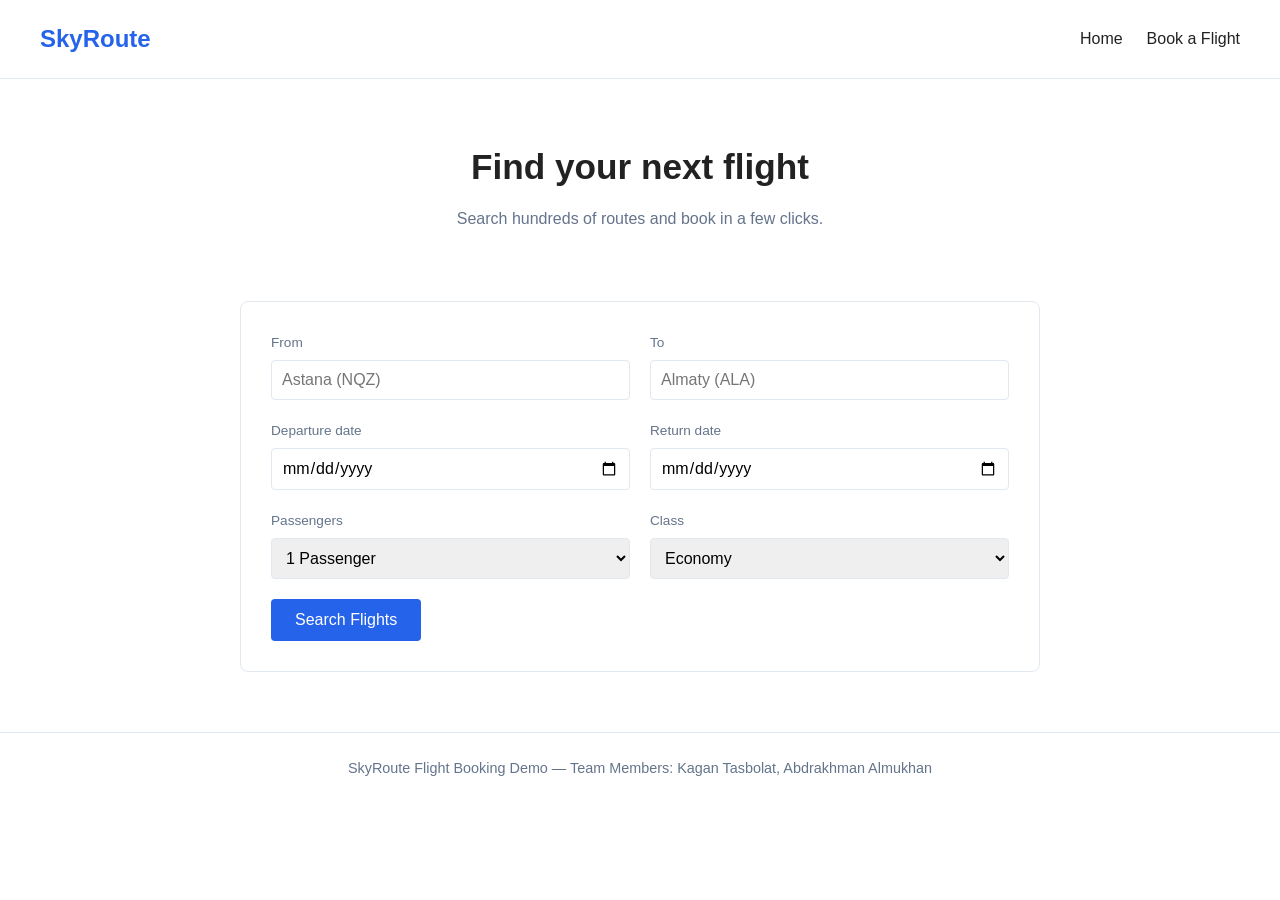
==== index.html @ 126e21b9 "Add files via upload" ====
<!DOCTYPE html>
<html lang="en">
<head>
  <meta charset="UTF-8">
  <!-- Makes the page look correct on phones/tablets, not just desktop -->
  <meta name="viewport" content="width=device-width, initial-scale=1.0">
  <title>SkyRoute | Flight Booking</title>

  <!-- Single external stylesheet shared by both pages -->
  <link rel="stylesheet" href="styles.css">
</head>
<body>

  <!-- ===================== HEADER ===================== -->
  <!-- Same header structure is reused on booking.html so the site feels consistent -->
  <header class="site-header">
    <div class="logo">SkyRoute</div>

    <nav class="main-nav">
      <ul>
        <li><a href="index.html">Home</a></li>
        <li><a href="booking.html">Book a Flight</a></li>
      </ul>
    </nav>
  </header>

  <!-- ===================== MAIN CONTENT ===================== -->
  <main>

    <!-- ---------- Hero / intro text ---------- -->
    <section class="hero">
      <h1>Find your next flight</h1>
      <p>Search hundreds of routes and book in a few clicks.</p>
    </section>

    <!-- ---------- Flight search form ---------- -->
    <!-- This is a demo form only: it does not connect to a real server.
         It exists to show HTML form elements (input, select) and
         basic CSS layout with flexbox rows. -->
    <form class="search-form" action="booking.html" method="get">

      <!-- Row 1: From / To -->
      <div class="form-row">
        <div class="form-group">
          <label for="origin">From</label>
          <input type="text" id="origin" name="origin" placeholder="Astana (NQZ)" required>
        </div>

        <div class="form-group">
          <label for="destination">To</label>
          <input type="text" id="destination" name="destination" placeholder="Almaty (ALA)" required>
        </div>
      </div>

      <!-- Row 2: Dates -->
      <div class="form-row">
        <div class="form-group">
          <label for="depart">Departure date</label>
          <input type="date" id="depart" name="depart" required>
        </div>

        <div class="form-group">
          <label for="return">Return date</label>
          <input type="date" id="return" name="return">
        </div>
      </div>

      <!-- Row 3: Passengers / Class -->
      <div class="form-row">
        <div class="form-group">
          <label for="passengers">Passengers</label>
          <select id="passengers" name="passengers">
            <option value="1">1 Passenger</option>
            <option value="2">2 Passengers</option>
            <option value="3">3 Passengers</option>
            <option value="4">4 Passengers</option>
          </select>
        </div>

        <div class="form-group">
          <label for="class">Class</label>
          <select id="class" name="class">
            <option value="economy">Economy</option>
            <option value="business">Business</option>
          </select>
        </div>
      </div>

      <!-- Submit sends the user to booking.html to "see results" -->
      <button type="submit" class="btn">Search Flights</button>
    </form>

  </main>

  <!-- ===================== FOOTER ===================== -->
  <!-- Required by the assignment: lists all team members -->
  <footer class="site-footer">
    <p>SkyRoute Flight Booking Demo &mdash; Team Members: Kagan Tasbolat, Abdrakhman Almukhan</p>
  </footer>

</body>
</html>
---- styles.css ----
/* =========================================================
   SkyRoute - Flight Booking Demo
   styles.css
   -----------------------------------------------------------
   This is the ONE external stylesheet used by BOTH html pages
   (index.html and booking.html).

   Design goal: keep it minimal.
   - Background: plain white
   - One accent color (blue) used for links, buttons, headers
   - A little bit of gray for borders/text so it does not look
     completely flat
   ========================================================= */

/* -----------------------------------------------------------
   1. CSS VARIABLES (custom properties)
   -----------------------------------------------------------
   Storing our colors here means we only change them in ONE
   place if we ever want a different accent color.
----------------------------------------------------------- */
:root {
  --color-bg: #ffffff;        /* main background - white */
  --color-text: #222222;      /* main text color - near black */
  --color-accent: #2563eb;    /* accent color - blue */
  --color-accent-dark: #1d4ed8; /* darker blue for hover states */
  --color-border: #e2e8f0;    /* light gray for borders/lines */
  --color-muted: #64748b;     /* muted gray text (subtitles etc.) */
}

/* -----------------------------------------------------------
   2. RESET / BASE STYLES
   -----------------------------------------------------------
   Removes default browser spacing so our own spacing is
   predictable across pages.
----------------------------------------------------------- */
* {
  margin: 0;
  padding: 0;
  box-sizing: border-box; /* padding/border no longer add to width */
}

body {
  font-family: Arial, Helvetica, sans-serif; /* simple, no fancy web fonts */
  background-color: var(--color-bg);
  color: var(--color-text);
  line-height: 1.6;
}

a {
  color: var(--color-accent);
  text-decoration: none;
}

a:hover {
  text-decoration: underline;
}

/* -----------------------------------------------------------
   3. HEADER / NAVIGATION
   -----------------------------------------------------------
   Same header is reused on both pages so the site feels
   connected.
----------------------------------------------------------- */
.site-header {
  display: flex;
  justify-content: space-between;
  align-items: center;
  padding: 20px 40px;
  border-bottom: 1px solid var(--color-border);
}

.logo {
  font-size: 1.5rem;
  font-weight: bold;
  color: var(--color-accent);
}

.main-nav ul {
  display: flex;
  list-style: none; /* remove bullet points */
  gap: 24px;
}

.main-nav a {
  color: var(--color-text);
  font-weight: 500;
}

.main-nav a:hover {
  color: var(--color-accent);
}

/* -----------------------------------------------------------
   4. HERO SECTION (top banner on the home page)
----------------------------------------------------------- */
.hero {
  text-align: center;
  padding: 60px 20px 40px;
}

.hero h1 {
  font-size: 2.2rem;
  margin-bottom: 10px;
}

.hero p {
  color: var(--color-muted);
  margin-bottom: 30px;
}

/* -----------------------------------------------------------
   5. SEARCH FORM (flight search box on the home page)
----------------------------------------------------------- */
.search-form {
  max-width: 800px;
  margin: 0 auto 60px;
  padding: 30px;
  border: 1px solid var(--color-border);
  border-radius: 8px;
}

/* Rows arrange fields side by side on wider screens */
.form-row {
  display: flex;
  flex-wrap: wrap;
  gap: 20px;
  margin-bottom: 20px;
}

.form-group {
  flex: 1;
  min-width: 160px;
  display: flex;
  flex-direction: column;
}

.form-group label {
  font-size: 0.85rem;
  margin-bottom: 6px;
  color: var(--color-muted);
}

.form-group input,
.form-group select {
  padding: 10px;
  border: 1px solid var(--color-border);
  border-radius: 4px;
  font-size: 1rem;
  font-family: inherit;
}

.form-group input:focus,
.form-group select:focus {
  outline: none;
  border-color: var(--color-accent); /* accent shows what's focused */
}

/* -----------------------------------------------------------
   6. BUTTONS
   -----------------------------------------------------------
   One reusable button style used across both pages.
----------------------------------------------------------- */
.btn {
  display: inline-block;
  background-color: var(--color-accent);
  color: #ffffff;
  border: none;
  padding: 12px 24px;
  border-radius: 4px;
  font-size: 1rem;
  cursor: pointer;
  text-align: center;
}

.btn:hover {
  background-color: var(--color-accent-dark);
  text-decoration: none;
}

/* -----------------------------------------------------------
   7. FLIGHT CARDS (used on booking.html search results)
----------------------------------------------------------- */
.results {
  max-width: 800px;
  margin: 0 auto 60px;
  padding: 0 20px;
}

.results h2 {
  margin-bottom: 20px;
}

.flight-card {
  display: flex;
  justify-content: space-between;
  align-items: center;
  flex-wrap: wrap;
  gap: 16px;
  border: 1px solid var(--color-border);
  border-radius: 8px;
  padding: 20px;
  margin-bottom: 16px;
}

.flight-info {
  display: flex;
  flex-direction: column;
}

.flight-route {
  font-weight: bold;
  font-size: 1.1rem;
}

.flight-details {
  color: var(--color-muted);
  font-size: 0.9rem;
}

.flight-price {
  font-size: 1.3rem;
  font-weight: bold;
  color: var(--color-accent);
}

/* -----------------------------------------------------------
   8. PASSENGER FORM (booking details on booking.html)
----------------------------------------------------------- */
.passenger-form {
  max-width: 800px;
  margin: 0 auto 60px;
  padding: 30px;
  border: 1px solid var(--color-border);
  border-radius: 8px;
}

.passenger-form h2 {
  margin-bottom: 20px;
}

/* -----------------------------------------------------------
   9. FOOTER
   -----------------------------------------------------------
   Required by the assignment: must list all team members.
   Reused on both pages.
----------------------------------------------------------- */
.site-footer {
  text-align: center;
  padding: 24px 20px;
  border-top: 1px solid var(--color-border);
  color: var(--color-muted);
  font-size: 0.9rem;
}

/* -----------------------------------------------------------
   10. SIMPLE RESPONSIVE ADJUSTMENT
   -----------------------------------------------------------
   Stack the header and form rows on small screens.
----------------------------------------------------------- */
@media (max-width: 600px) {
  .site-header {
    flex-direction: column;
    gap: 12px;
    text-align: center;
  }

  .form-row {
    flex-direction: column;
  }

  .flight-card {
    flex-direction: column;
    align-items: flex-start;
  }
}
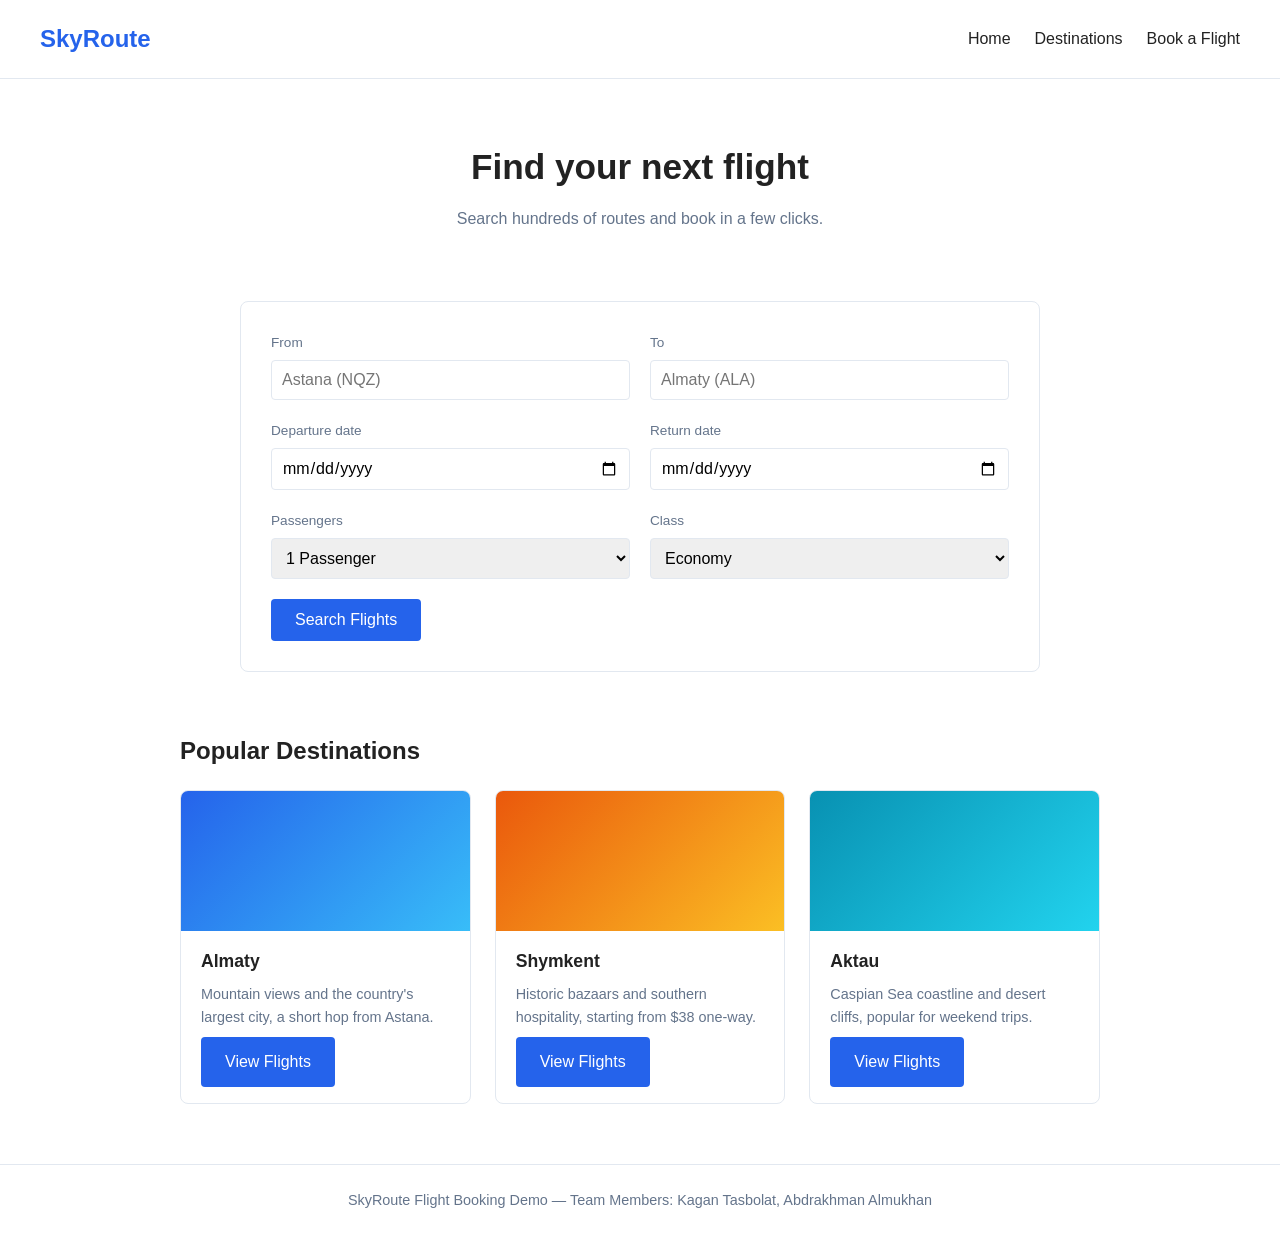
==== commit f3e42e4b: "Add files via upload" ====
--- a/index.html
+++ b/index.html
@@ -19,6 +19,7 @@
     <nav class="main-nav">
       <ul>
         <li><a href="index.html">Home</a></li>
+        <li><a href="destinations.html">Destinations</a></li>
         <li><a href="booking.html">Book a Flight</a></li>
       </ul>
     </nav>
@@ -90,6 +91,45 @@
       <button type="submit" class="btn">Search Flights</button>
     </form>
 
+    <!-- ---------- Popular Destinations (Flexbox card row - Task 2) ---------- -->
+    <!-- Each card has an image, title, short text, and a button.
+         .card-row is a flex container so the cards sit in a row with
+         equal height and a consistent gap. -->
+    <section class="destinations-preview">
+      <h2>Popular Destinations</h2>
+
+      <div class="card-row">
+
+        <article class="dest-card">
+          <div class="dest-card-img dest-img--almaty" aria-hidden="true"></div>
+          <div class="dest-card-body">
+            <h3>Almaty</h3>
+            <p>Mountain views and the country's largest city, a short hop from Astana.</p>
+            <a href="booking.html?destination=Almaty" class="btn">View Flights</a>
+          </div>
+        </article>
+
+        <article class="dest-card">
+          <div class="dest-card-img dest-img--shymkent" aria-hidden="true"></div>
+          <div class="dest-card-body">
+            <h3>Shymkent</h3>
+            <p>Historic bazaars and southern hospitality, starting from $38 one-way.</p>
+            <a href="booking.html?destination=Shymkent" class="btn">View Flights</a>
+          </div>
+        </article>
+
+        <article class="dest-card">
+          <div class="dest-card-img dest-img--aktau" aria-hidden="true"></div>
+          <div class="dest-card-body">
+            <h3>Aktau</h3>
+            <p>Caspian Sea coastline and desert cliffs, popular for weekend trips.</p>
+            <a href="booking.html?destination=Aktau" class="btn">View Flights</a>
+          </div>
+        </article>
+
+      </div>
+    </section>
+
   </main>
 
   <!-- ===================== FOOTER ===================== -->
--- a/styles.css
+++ b/styles.css
@@ -25,6 +25,7 @@
   --color-accent-dark: #1d4ed8; /* darker blue for hover states */
   --color-border: #e2e8f0;    /* light gray for borders/lines */
   --color-muted: #64748b;     /* muted gray text (subtitles etc.) */
+  --color-surface: #f8fafc;   /* light gray surface for sidebar/cards */
 }
 
 /* -----------------------------------------------------------
@@ -239,6 +240,196 @@
 }
 
 /* -----------------------------------------------------------
+   8b. DESTINATION CARDS (Flexbox card row - Task 2, on index.html)
+   -----------------------------------------------------------
+   .card-row is the flex container: cards sit in a row, share
+   the row's height equally (align-items: stretch, the flex
+   default), and keep a consistent gap between them.
+----------------------------------------------------------- */
+.destinations-preview {
+  max-width: 960px;
+  margin: 0 auto 60px;
+  padding: 0 20px;
+}
+
+.destinations-preview h2 {
+  margin-bottom: 20px;
+}
+
+.card-row {
+  display: flex;
+  flex-wrap: wrap;
+  gap: 24px;
+}
+
+.dest-card {
+  flex: 1 1 240px; /* grow/shrink equally, share height via stretch */
+  display: flex;
+  flex-direction: column;
+  border: 1px solid var(--color-border);
+  border-radius: 8px;
+  overflow: hidden;
+  transition: transform 0.2s ease, box-shadow 0.2s ease;
+}
+
+/* Hover effect required by the rubric: lift + shadow */
+.dest-card:hover,
+.dest-card:focus-within {
+  transform: translateY(-4px);
+  box-shadow: 0 10px 20px rgba(0, 0, 0, 0.08);
+}
+
+.dest-card-img {
+  height: 140px;
+  background: linear-gradient(135deg, var(--color-accent), var(--color-accent-dark));
+}
+
+/* Distinct gradient per city so the cards are visually different
+   even without real photography. Swap these backgrounds for real
+   photos before final submission. */
+.dest-img--almaty   { background: linear-gradient(135deg, #2563eb, #38bdf8); }
+.dest-img--shymkent { background: linear-gradient(135deg, #ea580c, #fbbf24); }
+.dest-img--aktau    { background: linear-gradient(135deg, #0891b2, #22d3ee); }
+
+.dest-card-body {
+  padding: 16px 20px;
+  display: flex;
+  flex-direction: column;
+  flex-grow: 1; /* pushes the button to the bottom of every card equally */
+  gap: 8px;
+}
+
+.dest-card-body h3 {
+  font-size: 1.1rem;
+}
+
+.dest-card-body p {
+  color: var(--color-muted);
+  font-size: 0.9rem;
+  flex-grow: 1;
+}
+
+.dest-card-body .btn {
+  align-self: flex-start;
+}
+
+/* -----------------------------------------------------------
+   8c. PAGE GRID LAYOUT (CSS Grid - Task 3, destinations.html)
+   -----------------------------------------------------------
+   .page-grid is the grid container for the whole destinations
+   page: header spans the top, sidebar sits left, main content
+   sits right, footer spans the bottom.
+----------------------------------------------------------- */
+.page-grid {
+  display: grid;
+  grid-template-columns: 260px 1fr;
+  grid-template-rows: auto 1fr auto;
+  grid-template-areas:
+    "header header"
+    "sidebar main"
+    "footer footer";
+  min-height: 100vh;
+}
+
+.grid-header { grid-area: header; }
+.grid-sidebar { grid-area: sidebar; }
+.grid-main { grid-area: main; }
+.grid-footer { grid-area: footer; }
+
+.sidebar {
+  background-color: var(--color-surface);
+  border-right: 1px solid var(--color-border);
+  padding: 30px 24px;
+}
+
+.sidebar h2 {
+  font-size: 1.1rem;
+  margin-bottom: 20px;
+}
+
+.filter-group {
+  margin-bottom: 24px;
+}
+
+.filter-group h3 {
+  font-size: 0.85rem;
+  text-transform: uppercase;
+  letter-spacing: 0.03em;
+  color: var(--color-muted);
+  margin-bottom: 10px;
+}
+
+.filter-group label {
+  display: block;
+  margin-bottom: 8px;
+  font-size: 0.95rem;
+}
+
+.filter-group input {
+  margin-right: 8px;
+}
+
+.grid-main {
+  padding: 40px;
+}
+
+.section-intro {
+  color: var(--color-muted);
+  margin-bottom: 24px;
+}
+
+/* -----------------------------------------------------------
+   8d. IMAGE GALLERY (CSS Grid - Task 4, destinations.html)
+   -----------------------------------------------------------
+   .gallery is a grid container: equal-width columns that wrap
+   automatically depending on available space, with a consistent
+   gap. Each item reveals a caption overlay on hover/focus.
+----------------------------------------------------------- */
+.gallery {
+  display: grid;
+  grid-template-columns: repeat(auto-fit, minmax(180px, 1fr));
+  gap: 20px;
+}
+
+.gallery-item {
+  position: relative;
+  display: block;
+  aspect-ratio: 4 / 3;
+  border-radius: 6px;
+  overflow: hidden;
+}
+
+/* Distinct gradient per city, standing in for a real photo. */
+.gallery-img--almaty    { background: linear-gradient(135deg, #2563eb, #38bdf8); }
+.gallery-img--shymkent  { background: linear-gradient(135deg, #ea580c, #fbbf24); }
+.gallery-img--aktau     { background: linear-gradient(135deg, #0891b2, #22d3ee); }
+.gallery-img--turkistan { background: linear-gradient(135deg, #7c3aed, #c084fc); }
+.gallery-img--karagandy { background: linear-gradient(135deg, #475569, #94a3b8); }
+.gallery-img--kokshetau { background: linear-gradient(135deg, #16a34a, #86efac); }
+.gallery-img--oskemen   { background: linear-gradient(135deg, #b91c1c, #f87171); }
+.gallery-img--pavlodar  { background: linear-gradient(135deg, #0f766e, #5eead4); }
+.gallery-img--atyrau    { background: linear-gradient(135deg, #a16207, #fde047); }
+
+.gallery-item .caption {
+  position: absolute;
+  inset: auto 0 0 0; /* pinned to the bottom edge */
+  padding: 10px 14px;
+  background: rgba(0, 0, 0, 0.55);
+  color: #ffffff;
+  font-size: 0.95rem;
+  font-weight: 500;
+  transform: translateY(100%);
+  opacity: 0;
+  transition: transform 0.25s ease, opacity 0.25s ease;
+}
+
+.gallery-item:hover .caption,
+.gallery-item:focus .caption {
+  transform: translateY(0);
+  opacity: 1;
+}
+
+/* -----------------------------------------------------------
    9. FOOTER
    -----------------------------------------------------------
    Required by the assignment: must list all team members.
@@ -272,4 +463,28 @@
     flex-direction: column;
     align-items: flex-start;
   }
-}
+
+  .card-row {
+    flex-direction: column;
+  }
+
+  /* Collapse the page grid to a single column: header, sidebar,
+     main, footer stack top to bottom instead of side by side. */
+  .page-grid {
+    grid-template-columns: 1fr;
+    grid-template-areas:
+      "header"
+      "sidebar"
+      "main"
+      "footer";
+  }
+
+  .sidebar {
+    border-right: none;
+    border-bottom: 1px solid var(--color-border);
+  }
+
+  .grid-main {
+    padding: 30px 20px;
+  }
+}
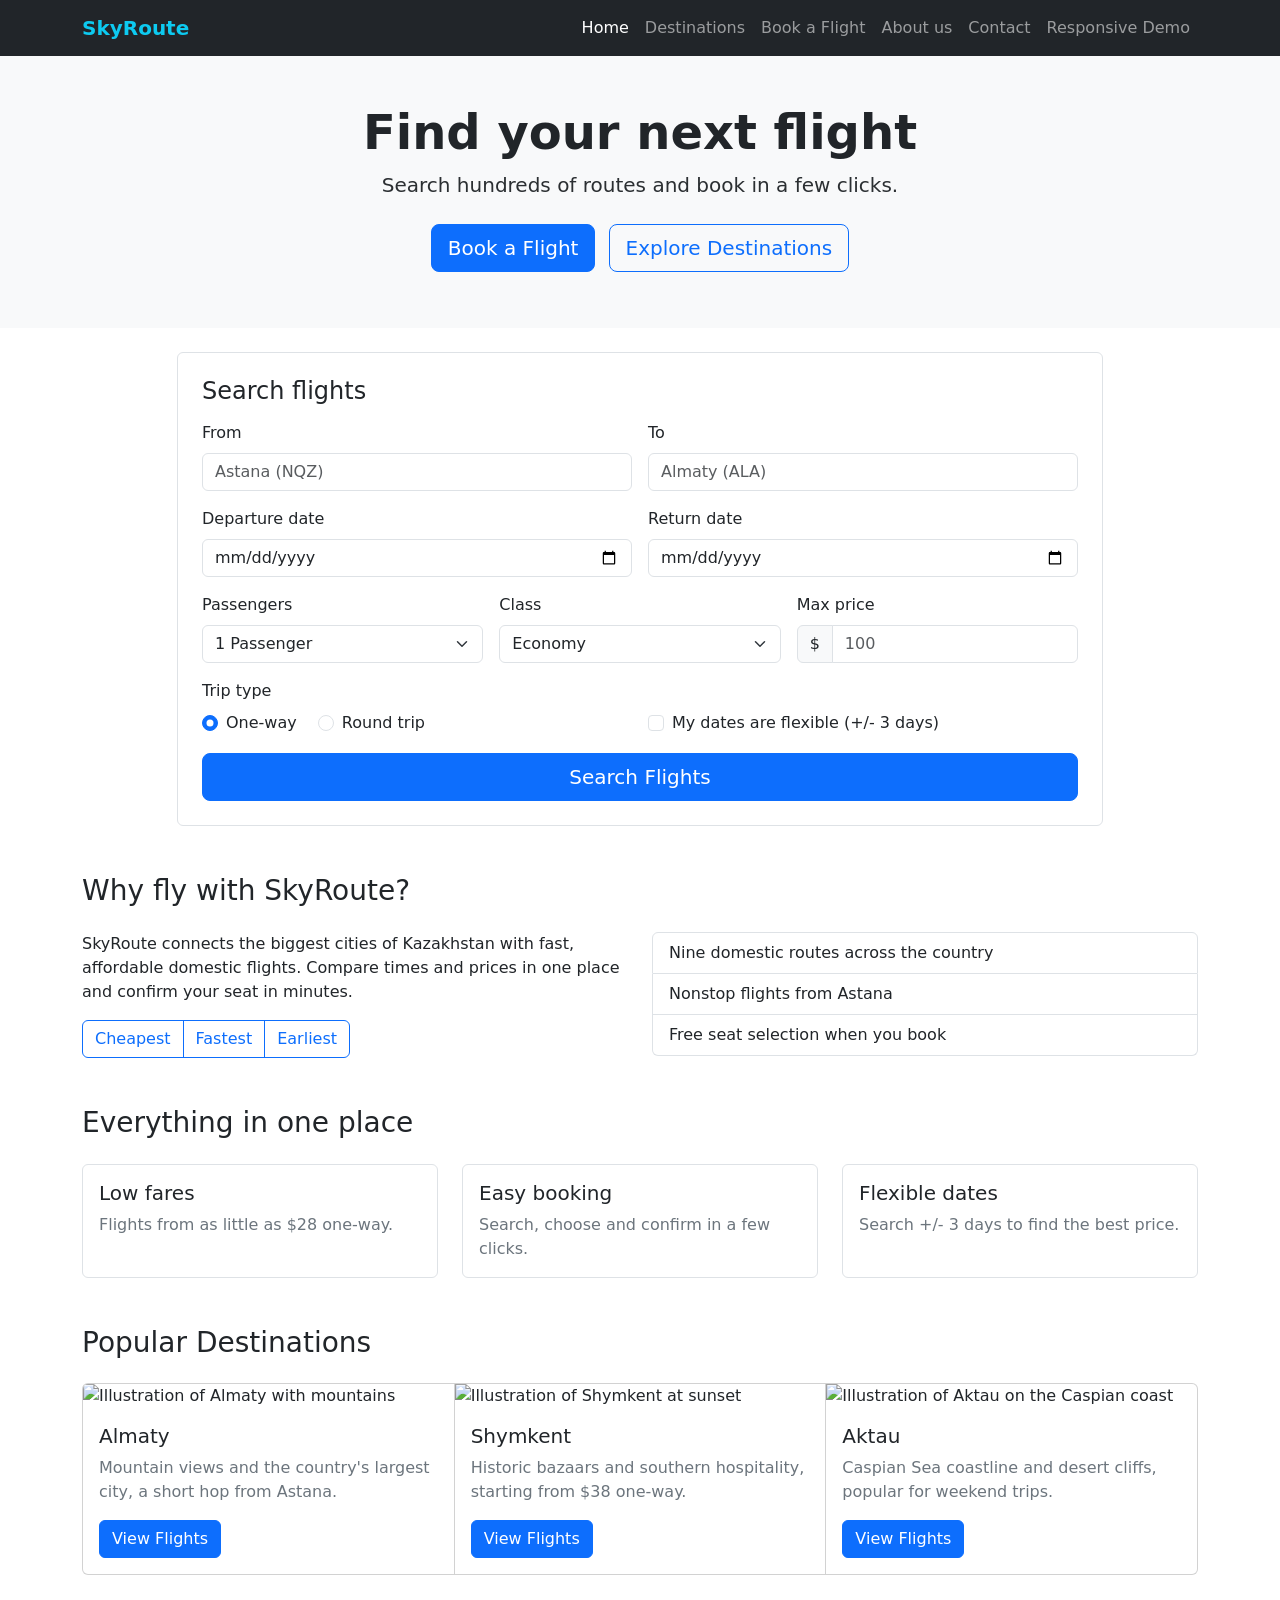
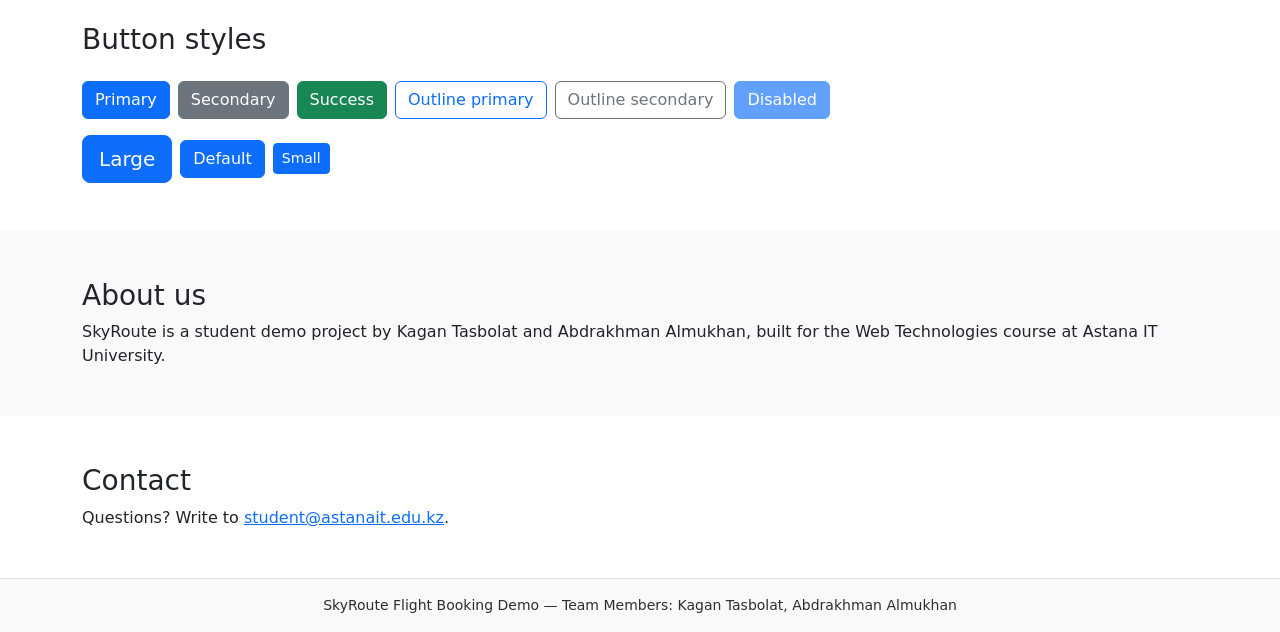
==== commit a01e8acd: "Add files via upload" ====
--- a/index.html
+++ b/index.html
@@ -2,141 +2,269 @@
 <html lang="en">
 <head>
   <meta charset="UTF-8">
-  <!-- Makes the page look correct on phones/tablets, not just desktop -->
   <meta name="viewport" content="width=device-width, initial-scale=1.0">
   <title>SkyRoute | Flight Booking</title>
 
-  <!-- Single external stylesheet shared by both pages -->
-  <link rel="stylesheet" href="styles.css">
+  <!-- Bootstrap 5.3.3 CSS (CDN) -->
+  <link rel="stylesheet" href="https://cdn.jsdelivr.net/npm/bootstrap@5.3.3/dist/css/bootstrap.min.css"
+        integrity="sha384-QWTKZyjpPEjISv5WaRU9OFeRpok6YctnYmDr5pNlyT2bRjXh0JMhjY6hW+ALEwIH" crossorigin="anonymous">
+  <!-- Small custom file: only image sizing + hover (no margins/paddings) -->
+  <link rel="stylesheet" href="css/styles.css">
 </head>
-<body>
-
-  <!-- ===================== HEADER ===================== -->
-  <!-- Same header structure is reused on booking.html so the site feels consistent -->
-  <header class="site-header">
-    <div class="logo">SkyRoute</div>
-
-    <nav class="main-nav">
-      <ul>
-        <li><a href="index.html">Home</a></li>
-        <li><a href="destinations.html">Destinations</a></li>
-        <li><a href="booking.html">Book a Flight</a></li>
-      </ul>
-    </nav>
-  </header>
-
-  <!-- ===================== MAIN CONTENT ===================== -->
-  <main>
-
-    <!-- ---------- Hero / intro text ---------- -->
-    <section class="hero">
-      <h1>Find your next flight</h1>
-      <p>Search hundreds of routes and book in a few clicks.</p>
-    </section>
-
-    <!-- ---------- Flight search form ---------- -->
-    <!-- This is a demo form only: it does not connect to a real server.
-         It exists to show HTML form elements (input, select) and
-         basic CSS layout with flexbox rows. -->
-    <form class="search-form" action="booking.html" method="get">
-
-      <!-- Row 1: From / To -->
-      <div class="form-row">
-        <div class="form-group">
-          <label for="origin">From</label>
-          <input type="text" id="origin" name="origin" placeholder="Astana (NQZ)" required>
-        </div>
-
-        <div class="form-group">
-          <label for="destination">To</label>
-          <input type="text" id="destination" name="destination" placeholder="Almaty (ALA)" required>
-        </div>
-      </div>
-
-      <!-- Row 2: Dates -->
-      <div class="form-row">
-        <div class="form-group">
-          <label for="depart">Departure date</label>
-          <input type="date" id="depart" name="depart" required>
-        </div>
-
-        <div class="form-group">
-          <label for="return">Return date</label>
-          <input type="date" id="return" name="return">
-        </div>
-      </div>
-
-      <!-- Row 3: Passengers / Class -->
-      <div class="form-row">
-        <div class="form-group">
-          <label for="passengers">Passengers</label>
-          <select id="passengers" name="passengers">
-            <option value="1">1 Passenger</option>
-            <option value="2">2 Passengers</option>
-            <option value="3">3 Passengers</option>
-            <option value="4">4 Passengers</option>
-          </select>
-        </div>
-
-        <div class="form-group">
-          <label for="class">Class</label>
-          <select id="class" name="class">
-            <option value="economy">Economy</option>
-            <option value="business">Business</option>
-          </select>
-        </div>
-      </div>
-
-      <!-- Submit sends the user to booking.html to "see results" -->
-      <button type="submit" class="btn">Search Flights</button>
-    </form>
-
-    <!-- ---------- Popular Destinations (Flexbox card row - Task 2) ---------- -->
-    <!-- Each card has an image, title, short text, and a button.
-         .card-row is a flex container so the cards sit in a row with
-         equal height and a consistent gap. -->
-    <section class="destinations-preview">
-      <h2>Popular Destinations</h2>
-
-      <div class="card-row">
-
-        <article class="dest-card">
-          <div class="dest-card-img dest-img--almaty" aria-hidden="true"></div>
-          <div class="dest-card-body">
-            <h3>Almaty</h3>
-            <p>Mountain views and the country's largest city, a short hop from Astana.</p>
-            <a href="booking.html?destination=Almaty" class="btn">View Flights</a>
+<body class="d-flex flex-column min-vh-100">
+
+  <!-- Accessibility: lets keyboard users skip the navbar -->
+  <a class="visually-hidden-focusable" href="#main-content">Skip to main content</a>
+
+  <!-- ===================== NAVBAR (Task 5) ===================== -->
+  <!-- navbar-expand-lg: full menu on large screens, hamburger below 992px.
+       bg-dark + navbar-dark = dark background with light links (good contrast). -->
+  <nav class="navbar navbar-expand-lg navbar-dark bg-dark" aria-label="Main navigation">
+    <div class="container">
+      <a class="navbar-brand fw-bold text-info" href="index.html">SkyRoute</a>
+
+      <button class="navbar-toggler" type="button" data-bs-toggle="collapse"
+              data-bs-target="#mainNavbar" aria-controls="mainNavbar"
+              aria-expanded="false" aria-label="Toggle navigation">
+        <span class="navbar-toggler-icon"></span>
+      </button>
+
+      <div class="collapse navbar-collapse" id="mainNavbar">
+        <ul class="navbar-nav ms-auto mb-2 mb-lg-0">
+          <li class="nav-item"><a class="nav-link active" aria-current="page" href="index.html">Home</a></li>
+          <li class="nav-item"><a class="nav-link" href="destinations.html">Destinations</a></li>
+          <li class="nav-item"><a class="nav-link" href="booking.html">Book a Flight</a></li>
+          <li class="nav-item"><a class="nav-link" href="index.html#about">About us</a></li>
+          <li class="nav-item"><a class="nav-link" href="index.html#contact">Contact</a></li>
+          <li class="nav-item"><a class="nav-link" href="media-queries.html">Responsive Demo</a></li>
+        </ul>
+      </div>
+    </div>
+  </nav>
+
+  <main id="main-content">
+
+    <!-- ---------- Hero ---------- -->
+    <section class="bg-light text-center py-4 py-lg-5 px-2 px-sm-2">
+      <div class="container">
+        <h1 class="display-5 fw-bold">Find your next flight</h1>
+        <p class="lead text-secondary-emphasis mb-4">Search hundreds of routes and book in a few clicks.</p>
+        <!-- Task 6: button sizes + outline -->
+        <a href="booking.html" class="btn btn-primary btn-lg me-2 mb-2">Book a Flight</a>
+        <a href="destinations.html" class="btn btn-outline-primary btn-lg mb-2">Explore Destinations</a>
+      </div>
+    </section>
+
+    <!-- ---------- Search form (Task 9) ---------- -->
+    <section class="container my-4 mt-lg-4 my-lg-5" aria-labelledby="search-heading">
+      <div class="row justify-content-center">
+        <div class="col-12 col-lg-10">
+          <form class="border rounded p-3 p-md-4" action="booking.html" method="get">
+            <h2 class="h4 mb-3" id="search-heading">Search flights</h2>
+            <div class="row g-3">
+
+              <div class="col-12 col-md-6">
+                <label for="origin" class="form-label">From</label>
+                <input type="text" class="form-control" id="origin" name="origin" placeholder="Astana (NQZ)" required>
+              </div>
+              <div class="col-12 col-md-6">
+                <label for="destination" class="form-label">To</label>
+                <input type="text" class="form-control" id="destination" name="destination" placeholder="Almaty (ALA)" required>
+              </div>
+
+              <div class="col-12 col-md-6">
+                <label for="depart" class="form-label">Departure date</label>
+                <input type="date" class="form-control" id="depart" name="depart" required>
+              </div>
+              <div class="col-12 col-md-6">
+                <label for="return" class="form-label">Return date</label>
+                <input type="date" class="form-control" id="return" name="return">
+              </div>
+
+              <div class="col-12 col-sm-6 col-md-4">
+                <label for="passengers" class="form-label">Passengers</label>
+                <select class="form-select" id="passengers" name="passengers">
+                  <option value="1">1 Passenger</option>
+                  <option value="2">2 Passengers</option>
+                  <option value="3">3 Passengers</option>
+                  <option value="4">4 Passengers</option>
+                </select>
+              </div>
+              <div class="col-12 col-sm-6 col-md-4">
+                <label for="class" class="form-label">Class</label>
+                <select class="form-select" id="class" name="class">
+                  <option value="economy">Economy</option>
+                  <option value="business">Business</option>
+                </select>
+              </div>
+              <div class="col-12 col-md-4">
+                <label for="maxprice" class="form-label">Max price</label>
+                <!-- input-group: joins text and input -->
+                <div class="input-group">
+                  <span class="input-group-text">$</span>
+                  <input type="number" class="form-control" id="maxprice" name="maxprice" min="0" placeholder="100">
+                </div>
+              </div>
+
+              <!-- Radio buttons -->
+              <div class="col-12 col-md-6">
+                <fieldset>
+                  <legend class="form-label fs-6">Trip type</legend>
+                  <div class="form-check form-check-inline">
+                    <input class="form-check-input" type="radio" name="trip" id="trip-oneway" value="oneway" checked>
+                    <label class="form-check-label" for="trip-oneway">One-way</label>
+                  </div>
+                  <div class="form-check form-check-inline">
+                    <input class="form-check-input" type="radio" name="trip" id="trip-round" value="round">
+                    <label class="form-check-label" for="trip-round">Round trip</label>
+                  </div>
+                </fieldset>
+              </div>
+
+              <!-- Checkbox -->
+              <div class="col-12 col-md-6 d-flex align-items-end">
+                <div class="form-check">
+                  <input class="form-check-input" type="checkbox" id="flexible" name="flexible" value="yes">
+                  <label class="form-check-label" for="flexible">My dates are flexible (+/- 3 days)</label>
+                </div>
+              </div>
+
+              <div class="col-12">
+                <button type="submit" class="btn btn-primary btn-lg w-100">Search Flights</button>
+              </div>
+            </div>
+          </form>
+        </div>
+      </div>
+    </section>
+
+    <!-- ---------- Grid Section A: TWO columns (col-lg-6) - Task 3 ---------- -->
+    <section class="container my-4 my-lg-5" aria-labelledby="why-heading">
+      <h2 class="h3 mb-4" id="why-heading">Why fly with SkyRoute?</h2>
+      <div class="row g-4">
+        <!-- Full width on phones/tablets, half width from lg (992px) -->
+        <div class="col-12 col-lg-6">
+          <p>SkyRoute connects the biggest cities of Kazakhstan with fast, affordable domestic flights. Compare times and prices in one place and confirm your seat in minutes.</p>
+          <!-- Task 6: button group -->
+          <div class="btn-group" role="group" aria-label="Sort flights">
+            <button type="button" class="btn btn-outline-primary">Cheapest</button>
+            <button type="button" class="btn btn-outline-primary">Fastest</button>
+            <button type="button" class="btn btn-outline-primary">Earliest</button>
+          </div>
+        </div>
+        <div class="col-12 col-lg-6">
+          <ul class="list-group">
+            <li class="list-group-item">Nine domestic routes across the country</li>
+            <li class="list-group-item">Nonstop flights from Astana</li>
+            <li class="list-group-item">Free seat selection when you book</li>
+          </ul>
+        </div>
+      </div>
+    </section>
+
+    <!-- ---------- Grid Section B: THREE columns (col-lg-4) - Task 3 ---------- -->
+    <section class="container my-4 my-lg-5" aria-labelledby="features-heading">
+      <h2 class="h3 mb-4" id="features-heading">Everything in one place</h2>
+      <!-- 1 column on phones, 2 from sm (576px), 3 from lg (992px) -->
+      <div class="row g-4">
+        <div class="col-12 col-sm-6 col-lg-4">
+          <div class="border rounded p-3 h-100">
+            <h3 class="h5">Low fares</h3>
+            <p class="text-secondary mb-0">Flights from as little as $28 one-way.</p>
+          </div>
+        </div>
+        <div class="col-12 col-sm-6 col-lg-4">
+          <div class="border rounded p-3 h-100">
+            <h3 class="h5">Easy booking</h3>
+            <p class="text-secondary mb-0">Search, choose and confirm in a few clicks.</p>
+          </div>
+        </div>
+        <div class="col-12 col-sm-6 col-lg-4">
+          <div class="border rounded p-3 h-100">
+            <h3 class="h5">Flexible dates</h3>
+            <p class="text-secondary mb-0">Search +/- 3 days to find the best price.</p>
+          </div>
+        </div>
+      </div>
+    </section>
+
+    <!-- ---------- Popular destinations: Bootstrap card-group (Task 8) ---------- -->
+    <section class="container my-4 my-lg-5" aria-labelledby="popular-heading">
+      <h2 class="h3 mb-4" id="popular-heading">Popular Destinations</h2>
+      <!-- card-group: cards share equal height; stack on phones -->
+      <div class="card-group">
+
+        <article class="card card-hover">
+          <img src="images/almaty.svg" class="card-img-top img-cover" alt="Illustration of Almaty with mountains">
+          <div class="card-body">
+            <h3 class="card-title h5">Almaty</h3>
+            <p class="card-text text-secondary">Mountain views and the country's largest city, a short hop from Astana.</p>
+            <a href="booking.html?destination=Almaty" class="btn btn-primary">View Flights</a>
           </div>
         </article>
 
-        <article class="dest-card">
-          <div class="dest-card-img dest-img--shymkent" aria-hidden="true"></div>
-          <div class="dest-card-body">
-            <h3>Shymkent</h3>
-            <p>Historic bazaars and southern hospitality, starting from $38 one-way.</p>
-            <a href="booking.html?destination=Shymkent" class="btn">View Flights</a>
+        <article class="card card-hover">
+          <img src="images/shymkent.svg" class="card-img-top img-cover" alt="Illustration of Shymkent at sunset">
+          <div class="card-body">
+            <h3 class="card-title h5">Shymkent</h3>
+            <p class="card-text text-secondary">Historic bazaars and southern hospitality, starting from $38 one-way.</p>
+            <a href="booking.html?destination=Shymkent" class="btn btn-primary">View Flights</a>
           </div>
         </article>
 
-        <article class="dest-card">
-          <div class="dest-card-img dest-img--aktau" aria-hidden="true"></div>
-          <div class="dest-card-body">
-            <h3>Aktau</h3>
-            <p>Caspian Sea coastline and desert cliffs, popular for weekend trips.</p>
-            <a href="booking.html?destination=Aktau" class="btn">View Flights</a>
+        <article class="card card-hover">
+          <img src="images/aktau.svg" class="card-img-top img-cover" alt="Illustration of Aktau on the Caspian coast">
+          <div class="card-body">
+            <h3 class="card-title h5">Aktau</h3>
+            <p class="card-text text-secondary">Caspian Sea coastline and desert cliffs, popular for weekend trips.</p>
+            <a href="booking.html?destination=Aktau" class="btn btn-primary">View Flights</a>
           </div>
         </article>
 
       </div>
     </section>
 
+    <!-- ---------- Button styles (Task 6) ---------- -->
+    <section class="container my-4 my-lg-5" aria-labelledby="buttons-heading">
+      <h2 class="h3 mb-4" id="buttons-heading">Button styles</h2>
+      <div class="d-flex flex-wrap gap-2 mb-3">
+        <button type="button" class="btn btn-primary">Primary</button>
+        <button type="button" class="btn btn-secondary">Secondary</button>
+        <button type="button" class="btn btn-success">Success</button>
+        <button type="button" class="btn btn-outline-primary">Outline primary</button>
+        <button type="button" class="btn btn-outline-secondary">Outline secondary</button>
+        <button type="button" class="btn btn-primary" disabled>Disabled</button>
+      </div>
+      <div class="d-flex flex-wrap align-items-center gap-2">
+        <button type="button" class="btn btn-primary btn-lg">Large</button>
+        <button type="button" class="btn btn-primary">Default</button>
+        <button type="button" class="btn btn-primary btn-sm">Small</button>
+      </div>
+    </section>
+
+    <!-- ---------- About us ---------- -->
+    <section class="bg-light py-4 py-lg-5" id="about" aria-labelledby="about-heading">
+      <div class="container">
+        <h2 class="h3" id="about-heading">About us</h2>
+        <p class="mb-0">SkyRoute is a student demo project by Kagan Tasbolat and Abdrakhman Almukhan, built for the Web Technologies course at Astana IT University.</p>
+      </div>
+    </section>
+
+    <!-- ---------- Contact ---------- -->
+    <section class="container py-4 py-lg-5" id="contact" aria-labelledby="contact-heading">
+      <h2 class="h3" id="contact-heading">Contact</h2>
+      <p class="mb-0">Questions? Write to <a href="mailto:student@astanait.edu.kz">student@astanait.edu.kz</a>.</p>
+    </section>
+
   </main>
 
   <!-- ===================== FOOTER ===================== -->
-  <!-- Required by the assignment: lists all team members -->
-  <footer class="site-footer">
-    <p>SkyRoute Flight Booking Demo &mdash; Team Members: Kagan Tasbolat, Abdrakhman Almukhan</p>
+  <footer class="bg-light border-top py-3 px-2 mt-auto text-center text-secondary-emphasis small">
+    <p class="mb-0">SkyRoute Flight Booking Demo &mdash; Team Members: Kagan Tasbolat, Abdrakhman Almukhan</p>
   </footer>
 
+  <!-- Bootstrap JS bundle (needed for navbar toggler + carousel) -->
+  <script src="https://cdn.jsdelivr.net/npm/bootstrap@5.3.3/dist/js/bootstrap.bundle.min.js"
+          integrity="sha384-YvpcrYf0tY3lHB60NNkmXc5s9fDVZLESaAA55NDzOxhy9GkcIdslK1eN7N6jIeHz" crossorigin="anonymous"></script>
 </body>
 </html>
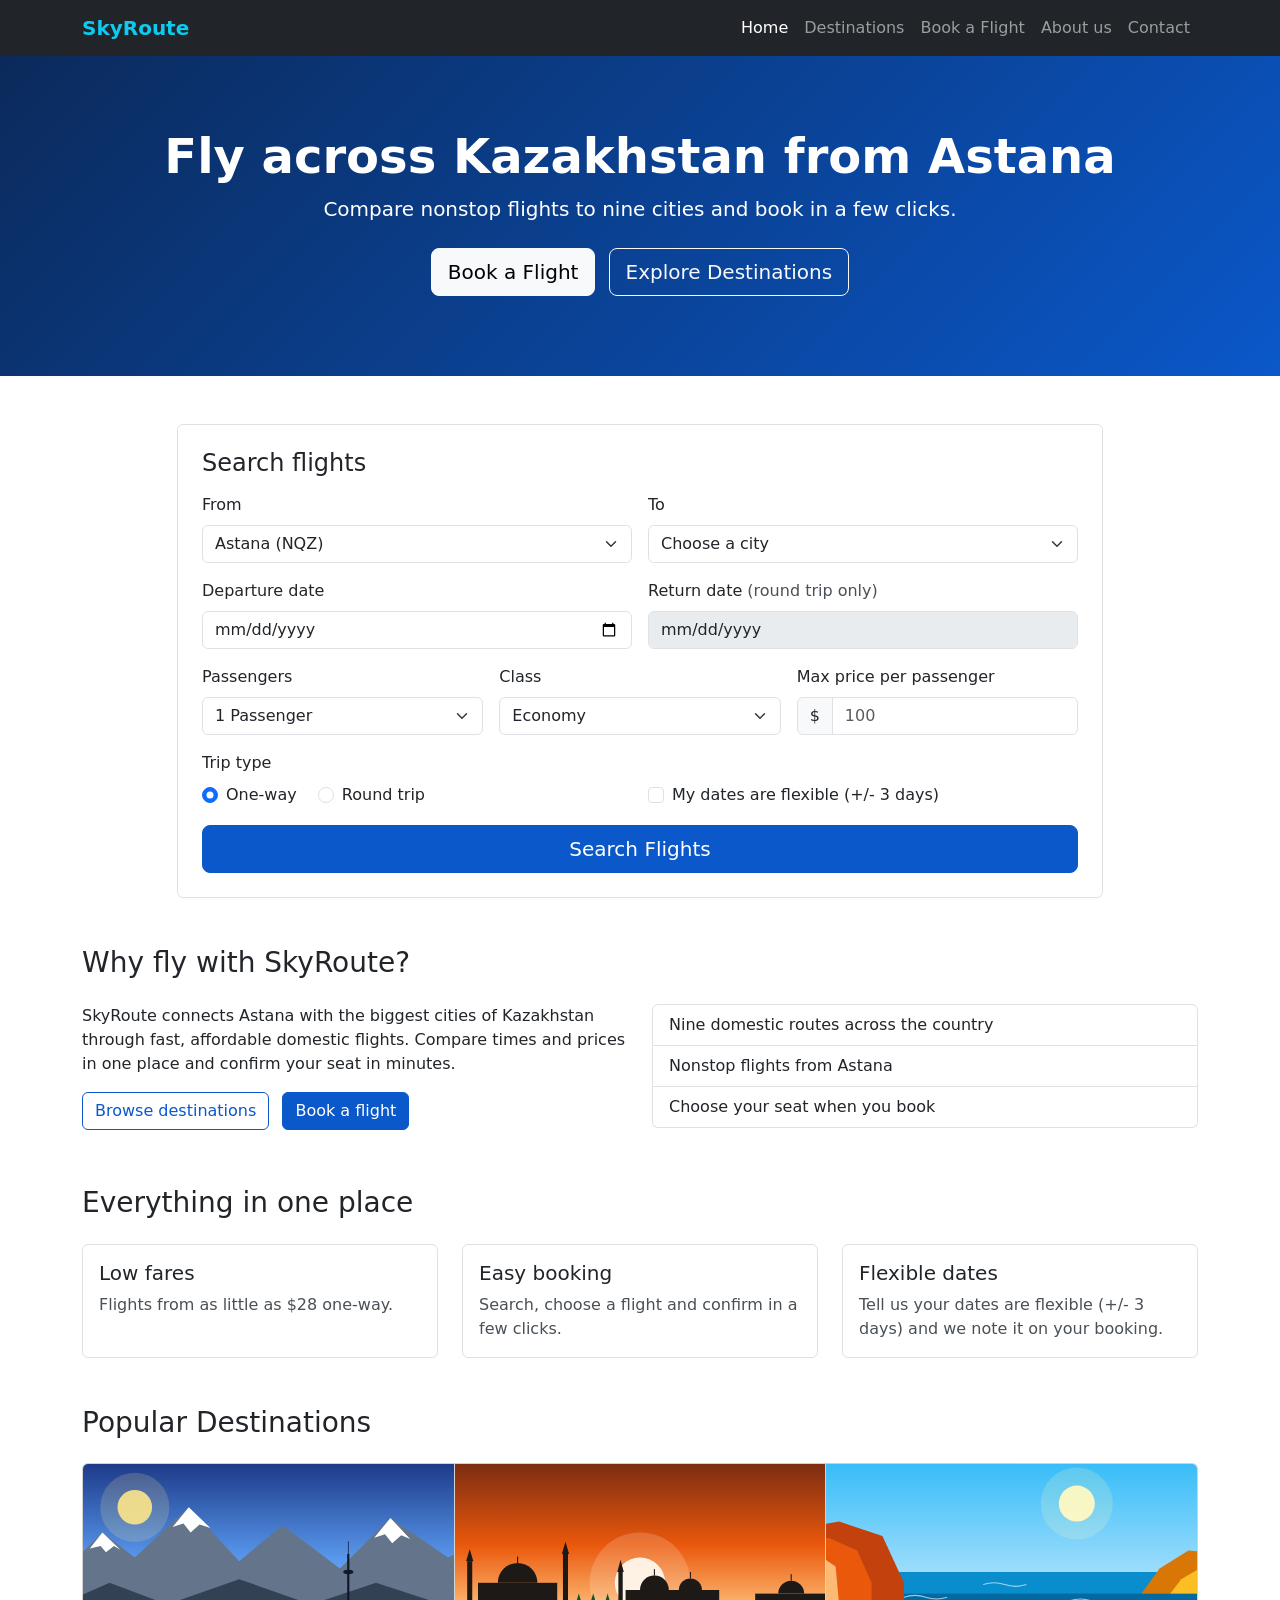
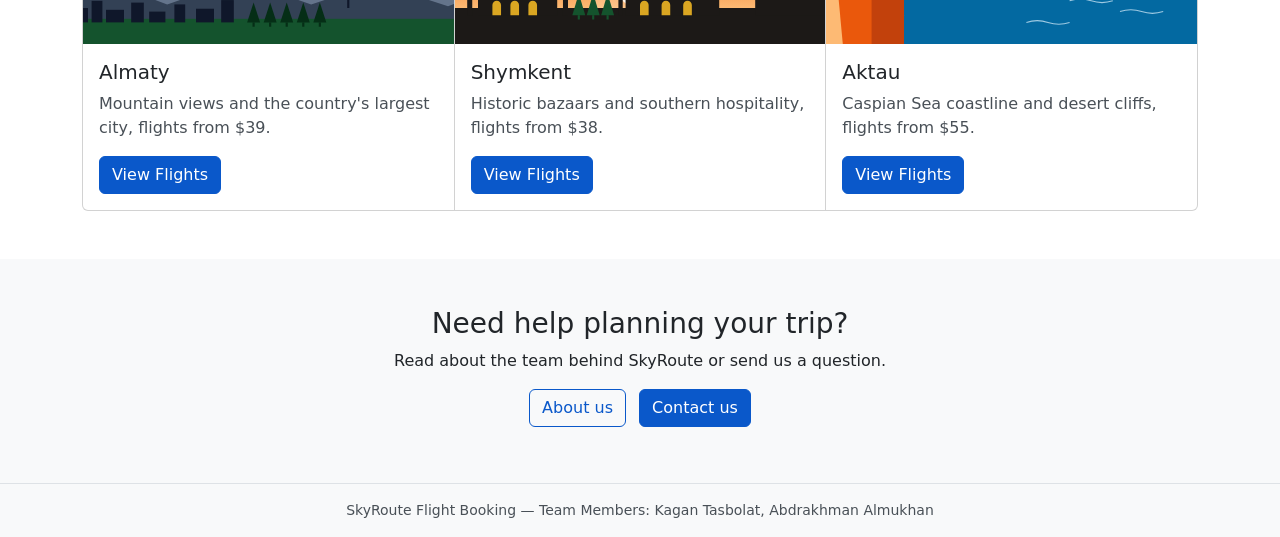
==== commit ceab1c03: "Add files via upload" ====
--- a/index.html
+++ b/index.html
@@ -3,22 +3,23 @@
 <head>
   <meta charset="UTF-8">
   <meta name="viewport" content="width=device-width, initial-scale=1.0">
-  <title>SkyRoute | Flight Booking</title>
+  <title>SkyRoute | Flights from Astana</title>
+  <meta name="description" content="Compare nonstop flights from Astana to nine cities in Kazakhstan and book in a few clicks.">
+  <link rel="icon" href="data:image/svg+xml,%3Csvg xmlns=%27http://www.w3.org/2000/svg%27 viewBox=%270 0 100 100%27%3E%3Ctext y=%27.9em%27 font-size=%2790%27%3E%E2%9C%88%EF%B8%8F%3C/text%3E%3C/svg%3E">
 
   <!-- Bootstrap 5.3.3 CSS (CDN) -->
   <link rel="stylesheet" href="https://cdn.jsdelivr.net/npm/bootstrap@5.3.3/dist/css/bootstrap.min.css"
         integrity="sha384-QWTKZyjpPEjISv5WaRU9OFeRpok6YctnYmDr5pNlyT2bRjXh0JMhjY6hW+ALEwIH" crossorigin="anonymous">
-  <!-- Small custom file: only image sizing + hover (no margins/paddings) -->
+  <!-- Custom styles: contrast colours, image sizes, hero, hover effect -->
   <link rel="stylesheet" href="css/styles.css">
 </head>
 <body class="d-flex flex-column min-vh-100">
 
   <!-- Accessibility: lets keyboard users skip the navbar -->
-  <a class="visually-hidden-focusable" href="#main-content">Skip to main content</a>
-
-  <!-- ===================== NAVBAR (Task 5) ===================== -->
-  <!-- navbar-expand-lg: full menu on large screens, hamburger below 992px.
-       bg-dark + navbar-dark = dark background with light links (good contrast). -->
+  <a class="visually-hidden-focusable skip-link" href="#main-content">Skip to main content</a>
+
+  <!-- ===================== NAVBAR ===================== -->
+  <!-- navbar-expand-lg: full menu from 992px, hamburger button below that. -->
   <nav class="navbar navbar-expand-lg navbar-dark bg-dark" aria-label="Main navigation">
     <div class="container">
       <a class="navbar-brand fw-bold text-info" href="index.html">SkyRoute</a>
@@ -34,29 +35,28 @@
           <li class="nav-item"><a class="nav-link active" aria-current="page" href="index.html">Home</a></li>
           <li class="nav-item"><a class="nav-link" href="destinations.html">Destinations</a></li>
           <li class="nav-item"><a class="nav-link" href="booking.html">Book a Flight</a></li>
-          <li class="nav-item"><a class="nav-link" href="index.html#about">About us</a></li>
-          <li class="nav-item"><a class="nav-link" href="index.html#contact">Contact</a></li>
-          <li class="nav-item"><a class="nav-link" href="media-queries.html">Responsive Demo</a></li>
+          <li class="nav-item"><a class="nav-link" href="about.html">About us</a></li>
+          <li class="nav-item"><a class="nav-link" href="about.html#contact">Contact</a></li>
         </ul>
       </div>
     </div>
   </nav>
 
+  <!-- Page owner: Kagan Tasbolat -->
   <main id="main-content">
 
-    <!-- ---------- Hero ---------- -->
-    <section class="bg-light text-center py-4 py-lg-5 px-2 px-sm-2">
-      <div class="container">
-        <h1 class="display-5 fw-bold">Find your next flight</h1>
-        <p class="lead text-secondary-emphasis mb-4">Search hundreds of routes and book in a few clicks.</p>
-        <!-- Task 6: button sizes + outline -->
-        <a href="booking.html" class="btn btn-primary btn-lg me-2 mb-2">Book a Flight</a>
-        <a href="destinations.html" class="btn btn-outline-primary btn-lg mb-2">Explore Destinations</a>
-      </div>
-    </section>
-
-    <!-- ---------- Search form (Task 9) ---------- -->
-    <section class="container my-4 mt-lg-4 my-lg-5" aria-labelledby="search-heading">
+    <!-- ========== Hero ========== -->
+    <section class="hero text-center py-5 px-2" aria-labelledby="hero-heading">
+      <div class="container py-lg-4">
+        <h1 class="display-5 fw-bold" id="hero-heading">Fly across Kazakhstan from Astana</h1>
+        <p class="lead mb-4">Compare nonstop flights to nine cities and book in a few clicks.</p>
+        <a href="booking.html" class="btn btn-light btn-lg me-2 mb-2">Book a Flight</a>
+        <a href="destinations.html" class="btn btn-outline-light btn-lg mb-2">Explore Destinations</a>
+      </div>
+    </section>
+
+    <!-- ========== Search form ========== -->
+    <section class="container my-4 my-lg-5" id="search" aria-labelledby="search-heading">
       <div class="row justify-content-center">
         <div class="col-12 col-lg-10">
           <form class="border rounded p-3 p-md-4" action="booking.html" method="get">
@@ -65,11 +65,24 @@
 
               <div class="col-12 col-md-6">
                 <label for="origin" class="form-label">From</label>
-                <input type="text" class="form-control" id="origin" name="origin" placeholder="Astana (NQZ)" required>
+                <select class="form-select" id="origin" name="origin" required>
+                  <option value="Astana" selected>Astana (NQZ)</option>
+                </select>
               </div>
               <div class="col-12 col-md-6">
                 <label for="destination" class="form-label">To</label>
-                <input type="text" class="form-control" id="destination" name="destination" placeholder="Almaty (ALA)" required>
+                <select class="form-select" id="destination" name="destination" required>
+                  <option value="" selected disabled>Choose a city</option>
+                  <option value="Almaty">Almaty</option>
+                  <option value="Shymkent">Shymkent</option>
+                  <option value="Aktau">Aktau</option>
+                  <option value="Turkistan">Turkistan</option>
+                  <option value="Karagandy">Karagandy</option>
+                  <option value="Kokshetau">Kokshetau</option>
+                  <option value="Oskemen">Oskemen</option>
+                  <option value="Pavlodar">Pavlodar</option>
+                  <option value="Atyrau">Atyrau</option>
+                </select>
               </div>
 
               <div class="col-12 col-md-6">
@@ -77,8 +90,8 @@
                 <input type="date" class="form-control" id="depart" name="depart" required>
               </div>
               <div class="col-12 col-md-6">
-                <label for="return" class="form-label">Return date</label>
-                <input type="date" class="form-control" id="return" name="return">
+                <label for="return" class="form-label">Return date <span class="text-secondary">(round trip only)</span></label>
+                <input type="date" class="form-control" id="return" name="return" disabled>
               </div>
 
               <div class="col-12 col-sm-6 col-md-4">
@@ -98,15 +111,13 @@
                 </select>
               </div>
               <div class="col-12 col-md-4">
-                <label for="maxprice" class="form-label">Max price</label>
-                <!-- input-group: joins text and input -->
+                <label for="maxprice" class="form-label">Max price per passenger</label>
                 <div class="input-group">
-                  <span class="input-group-text">$</span>
-                  <input type="number" class="form-control" id="maxprice" name="maxprice" min="0" placeholder="100">
+                  <span class="input-group-text" aria-hidden="true">$</span>
+                  <input type="number" class="form-control" id="maxprice" name="maxprice" min="1" placeholder="100">
                 </div>
               </div>
 
-              <!-- Radio buttons -->
               <div class="col-12 col-md-6">
                 <fieldset>
                   <legend class="form-label fs-6">Trip type</legend>
@@ -120,8 +131,6 @@
                   </div>
                 </fieldset>
               </div>
-
-              <!-- Checkbox -->
               <div class="col-12 col-md-6 d-flex align-items-end">
                 <div class="form-check">
                   <input class="form-check-input" type="checkbox" id="flexible" name="flexible" value="yes">
@@ -138,31 +147,27 @@
       </div>
     </section>
 
-    <!-- ---------- Grid Section A: TWO columns (col-lg-6) - Task 3 ---------- -->
+    <!-- ========== Two columns from lg (col-lg-6) ========== -->
     <section class="container my-4 my-lg-5" aria-labelledby="why-heading">
       <h2 class="h3 mb-4" id="why-heading">Why fly with SkyRoute?</h2>
       <div class="row g-4">
-        <!-- Full width on phones/tablets, half width from lg (992px) -->
+        <!-- Full width on phones and tablets, half width from lg (992px) -->
         <div class="col-12 col-lg-6">
-          <p>SkyRoute connects the biggest cities of Kazakhstan with fast, affordable domestic flights. Compare times and prices in one place and confirm your seat in minutes.</p>
-          <!-- Task 6: button group -->
-          <div class="btn-group" role="group" aria-label="Sort flights">
-            <button type="button" class="btn btn-outline-primary">Cheapest</button>
-            <button type="button" class="btn btn-outline-primary">Fastest</button>
-            <button type="button" class="btn btn-outline-primary">Earliest</button>
-          </div>
+          <p>SkyRoute connects Astana with the biggest cities of Kazakhstan through fast, affordable domestic flights. Compare times and prices in one place and confirm your seat in minutes.</p>
+          <a href="destinations.html" class="btn btn-outline-primary me-2 mb-2">Browse destinations</a>
+          <a href="booking.html" class="btn btn-primary mb-2">Book a flight</a>
         </div>
         <div class="col-12 col-lg-6">
           <ul class="list-group">
             <li class="list-group-item">Nine domestic routes across the country</li>
             <li class="list-group-item">Nonstop flights from Astana</li>
-            <li class="list-group-item">Free seat selection when you book</li>
+            <li class="list-group-item">Choose your seat when you book</li>
           </ul>
         </div>
       </div>
     </section>
 
-    <!-- ---------- Grid Section B: THREE columns (col-lg-4) - Task 3 ---------- -->
+    <!-- ========== Three columns from lg (col-lg-4) ========== -->
     <section class="container my-4 my-lg-5" aria-labelledby="features-heading">
       <h2 class="h3 mb-4" id="features-heading">Everything in one place</h2>
       <!-- 1 column on phones, 2 from sm (576px), 3 from lg (992px) -->
@@ -176,95 +181,73 @@
         <div class="col-12 col-sm-6 col-lg-4">
           <div class="border rounded p-3 h-100">
             <h3 class="h5">Easy booking</h3>
-            <p class="text-secondary mb-0">Search, choose and confirm in a few clicks.</p>
+            <p class="text-secondary mb-0">Search, choose a flight and confirm in a few clicks.</p>
           </div>
         </div>
         <div class="col-12 col-sm-6 col-lg-4">
           <div class="border rounded p-3 h-100">
             <h3 class="h5">Flexible dates</h3>
-            <p class="text-secondary mb-0">Search +/- 3 days to find the best price.</p>
-          </div>
-        </div>
-      </div>
-    </section>
-
-    <!-- ---------- Popular destinations: Bootstrap card-group (Task 8) ---------- -->
+            <p class="text-secondary mb-0">Tell us your dates are flexible (+/- 3 days) and we note it on your booking.</p>
+          </div>
+        </div>
+      </div>
+    </section>
+
+    <!-- ========== Popular destinations: Bootstrap card-group ========== -->
     <section class="container my-4 my-lg-5" aria-labelledby="popular-heading">
       <h2 class="h3 mb-4" id="popular-heading">Popular Destinations</h2>
-      <!-- card-group: cards share equal height; stack on phones -->
+      <!-- card-group: equal-height cards side by side, stacked on phones -->
       <div class="card-group">
 
         <article class="card card-hover">
-          <img src="images/almaty.svg" class="card-img-top img-cover" alt="Illustration of Almaty with mountains">
+          <img src="images/almaty.svg" class="card-img-top img-cover" alt="Illustration of Almaty with snow-capped mountains and the Kok-Tobe tower">
           <div class="card-body">
             <h3 class="card-title h5">Almaty</h3>
-            <p class="card-text text-secondary">Mountain views and the country's largest city, a short hop from Astana.</p>
-            <a href="booking.html?destination=Almaty" class="btn btn-primary">View Flights</a>
+            <p class="card-text text-secondary">Mountain views and the country's largest city, flights from $39.</p>
+            <a href="booking.html?destination=Almaty" class="btn btn-primary">View Flights<span class="visually-hidden"> to Almaty</span></a>
           </div>
         </article>
 
         <article class="card card-hover">
-          <img src="images/shymkent.svg" class="card-img-top img-cover" alt="Illustration of Shymkent at sunset">
+          <img src="images/shymkent.svg" class="card-img-top img-cover" alt="Illustration of Shymkent at sunset with domes and minarets">
           <div class="card-body">
             <h3 class="card-title h5">Shymkent</h3>
-            <p class="card-text text-secondary">Historic bazaars and southern hospitality, starting from $38 one-way.</p>
-            <a href="booking.html?destination=Shymkent" class="btn btn-primary">View Flights</a>
+            <p class="card-text text-secondary">Historic bazaars and southern hospitality, flights from $38.</p>
+            <a href="booking.html?destination=Shymkent" class="btn btn-primary">View Flights<span class="visually-hidden"> to Shymkent</span></a>
           </div>
         </article>
 
         <article class="card card-hover">
-          <img src="images/aktau.svg" class="card-img-top img-cover" alt="Illustration of Aktau on the Caspian coast">
+          <img src="images/aktau.svg" class="card-img-top img-cover" alt="Illustration of Aktau on the Caspian coast with desert cliffs">
           <div class="card-body">
             <h3 class="card-title h5">Aktau</h3>
-            <p class="card-text text-secondary">Caspian Sea coastline and desert cliffs, popular for weekend trips.</p>
-            <a href="booking.html?destination=Aktau" class="btn btn-primary">View Flights</a>
+            <p class="card-text text-secondary">Caspian Sea coastline and desert cliffs, flights from $55.</p>
+            <a href="booking.html?destination=Aktau" class="btn btn-primary">View Flights<span class="visually-hidden"> to Aktau</span></a>
           </div>
         </article>
-
-      </div>
-    </section>
-
-    <!-- ---------- Button styles (Task 6) ---------- -->
-    <section class="container my-4 my-lg-5" aria-labelledby="buttons-heading">
-      <h2 class="h3 mb-4" id="buttons-heading">Button styles</h2>
-      <div class="d-flex flex-wrap gap-2 mb-3">
-        <button type="button" class="btn btn-primary">Primary</button>
-        <button type="button" class="btn btn-secondary">Secondary</button>
-        <button type="button" class="btn btn-success">Success</button>
-        <button type="button" class="btn btn-outline-primary">Outline primary</button>
-        <button type="button" class="btn btn-outline-secondary">Outline secondary</button>
-        <button type="button" class="btn btn-primary" disabled>Disabled</button>
-      </div>
-      <div class="d-flex flex-wrap align-items-center gap-2">
-        <button type="button" class="btn btn-primary btn-lg">Large</button>
-        <button type="button" class="btn btn-primary">Default</button>
-        <button type="button" class="btn btn-primary btn-sm">Small</button>
-      </div>
-    </section>
-
-    <!-- ---------- About us ---------- -->
-    <section class="bg-light py-4 py-lg-5" id="about" aria-labelledby="about-heading">
-      <div class="container">
-        <h2 class="h3" id="about-heading">About us</h2>
-        <p class="mb-0">SkyRoute is a student demo project by Kagan Tasbolat and Abdrakhman Almukhan, built for the Web Technologies course at Astana IT University.</p>
-      </div>
-    </section>
-
-    <!-- ---------- Contact ---------- -->
-    <section class="container py-4 py-lg-5" id="contact" aria-labelledby="contact-heading">
-      <h2 class="h3" id="contact-heading">Contact</h2>
-      <p class="mb-0">Questions? Write to <a href="mailto:student@astanait.edu.kz">student@astanait.edu.kz</a>.</p>
+      </div>
+    </section>
+
+    <!-- ========== Help ========== -->
+    <section class="bg-light py-4 py-lg-5" aria-labelledby="help-heading">
+      <div class="container text-center">
+        <h2 class="h3" id="help-heading">Need help planning your trip?</h2>
+        <p class="mb-3">Read about the team behind SkyRoute or send us a question.</p>
+        <a href="about.html" class="btn btn-outline-primary me-2 mb-2">About us</a>
+        <a href="about.html#contact" class="btn btn-primary mb-2">Contact us</a>
+      </div>
     </section>
 
   </main>
 
   <!-- ===================== FOOTER ===================== -->
-  <footer class="bg-light border-top py-3 px-2 mt-auto text-center text-secondary-emphasis small">
-    <p class="mb-0">SkyRoute Flight Booking Demo &mdash; Team Members: Kagan Tasbolat, Abdrakhman Almukhan</p>
+  <footer class="bg-light border-top py-3 px-2 mt-auto text-center text-secondary small">
+    <p class="mb-0">SkyRoute Flight Booking &mdash; Team Members: Kagan Tasbolat, Abdrakhman Almukhan</p>
   </footer>
 
-  <!-- Bootstrap JS bundle (needed for navbar toggler + carousel) -->
+  <!-- Bootstrap JS bundle (navbar toggler, carousel, accordion) -->
   <script src="https://cdn.jsdelivr.net/npm/bootstrap@5.3.3/dist/js/bootstrap.bundle.min.js"
           integrity="sha384-YvpcrYf0tY3lHB60NNkmXc5s9fDVZLESaAA55NDzOxhy9GkcIdslK1eN7N6jIeHz" crossorigin="anonymous"></script>
+  <script src="js/index.js"></script>
 </body>
 </html>
--- a/css/styles.css
+++ b/css/styles.css
@@ -0,0 +1,110 @@
+/* =========================================================
+   styles.css - SkyRoute
+   ---------------------------------------------------------
+   Bootstrap 5.3 handles layout, navbar, forms, cards and
+   buttons. This file only adds what Bootstrap does not:
+     1. a higher-contrast blue (WCAG AA, 4.5:1 or better)
+     2. darker "secondary" text for small copy
+     3. image sizing, hero background, hover effect
+     4. boarding-pass style flight cards
+   Spacing comes from Bootstrap utility classes, not from
+   custom margin/padding rules.
+   ========================================================= */
+
+/* ---------- 1. Colour tokens (contrast checked) ---------- */
+:root {
+  --bs-primary: #0a58ca;            /* 6.4:1 on white */
+  --bs-primary-rgb: 10, 88, 202;
+  --bs-link-color: #0a58ca;
+  --bs-link-color-rgb: 10, 88, 202;
+  --bs-link-hover-color: #084298;
+  --bs-link-hover-color-rgb: 8, 66, 152;
+  --sr-ink: #0b2a5b;                /* deep navy used in the hero */
+}
+
+.btn-primary {
+  --bs-btn-bg: #0a58ca;
+  --bs-btn-border-color: #0a58ca;
+  --bs-btn-hover-bg: #084298;
+  --bs-btn-hover-border-color: #084298;
+  --bs-btn-active-bg: #084298;
+  --bs-btn-active-border-color: #084298;
+  --bs-btn-disabled-bg: #0a58ca;
+  --bs-btn-disabled-border-color: #0a58ca;
+}
+.btn-outline-primary {
+  --bs-btn-color: #0a58ca;
+  --bs-btn-border-color: #0a58ca;
+  --bs-btn-hover-bg: #0a58ca;
+  --bs-btn-hover-border-color: #0a58ca;
+  --bs-btn-active-bg: #0a58ca;
+  --bs-btn-active-border-color: #0a58ca;
+}
+
+/* ---------- 2. Readable secondary text (7.5:1 on white, 7:1 on light grey) ---------- */
+.text-secondary { color: #495057 !important; }
+
+/* ---------- 3. Images, hero, hover ---------- */
+.img-cover {
+  width: 100%;
+  height: 180px;
+  object-fit: cover;
+}
+
+.carousel-img {
+  width: 100%;
+  height: 220px;
+  object-fit: cover;
+}
+@media (min-width: 768px) {
+  .carousel-img { height: 340px; }
+}
+@media (min-width: 992px) {
+  .carousel-img { height: 420px; }
+}
+
+.hero {
+  background: linear-gradient(135deg, var(--sr-ink) 0%, #0a58ca 100%);
+  color: #ffffff;
+}
+.hero .lead { color: #ffffff; }
+
+.card-hover {
+  transition: transform 0.2s ease, box-shadow 0.2s ease;
+}
+.card-hover:hover,
+.card-hover:focus-within {
+  transform: translateY(-4px);
+  box-shadow: 0 10px 20px rgba(0, 0, 0, 0.12);
+}
+
+/* ---------- 4. Boarding-pass flight cards ---------- */
+.ticket {
+  border-left: 6px solid #0a58ca;
+}
+@media (min-width: 768px) {
+  .ticket-stub {
+    border-left: 2px dashed #adb5bd;
+  }
+}
+.btn-check:checked + .btn-outline-primary {
+  color: #ffffff;
+}
+
+/* ---------- Skip link + reduced motion ---------- */
+.skip-link:focus {
+  position: fixed;
+  top: 0.5rem;
+  left: 0.5rem;
+  z-index: 2000;
+  padding: 0.5rem 1rem;
+  background: #ffffff;
+  color: #0a58ca;
+  border-radius: 0.375rem;
+}
+
+@media (prefers-reduced-motion: reduce) {
+  .card-hover { transition: none; }
+  .card-hover:hover,
+  .card-hover:focus-within { transform: none; }
+}
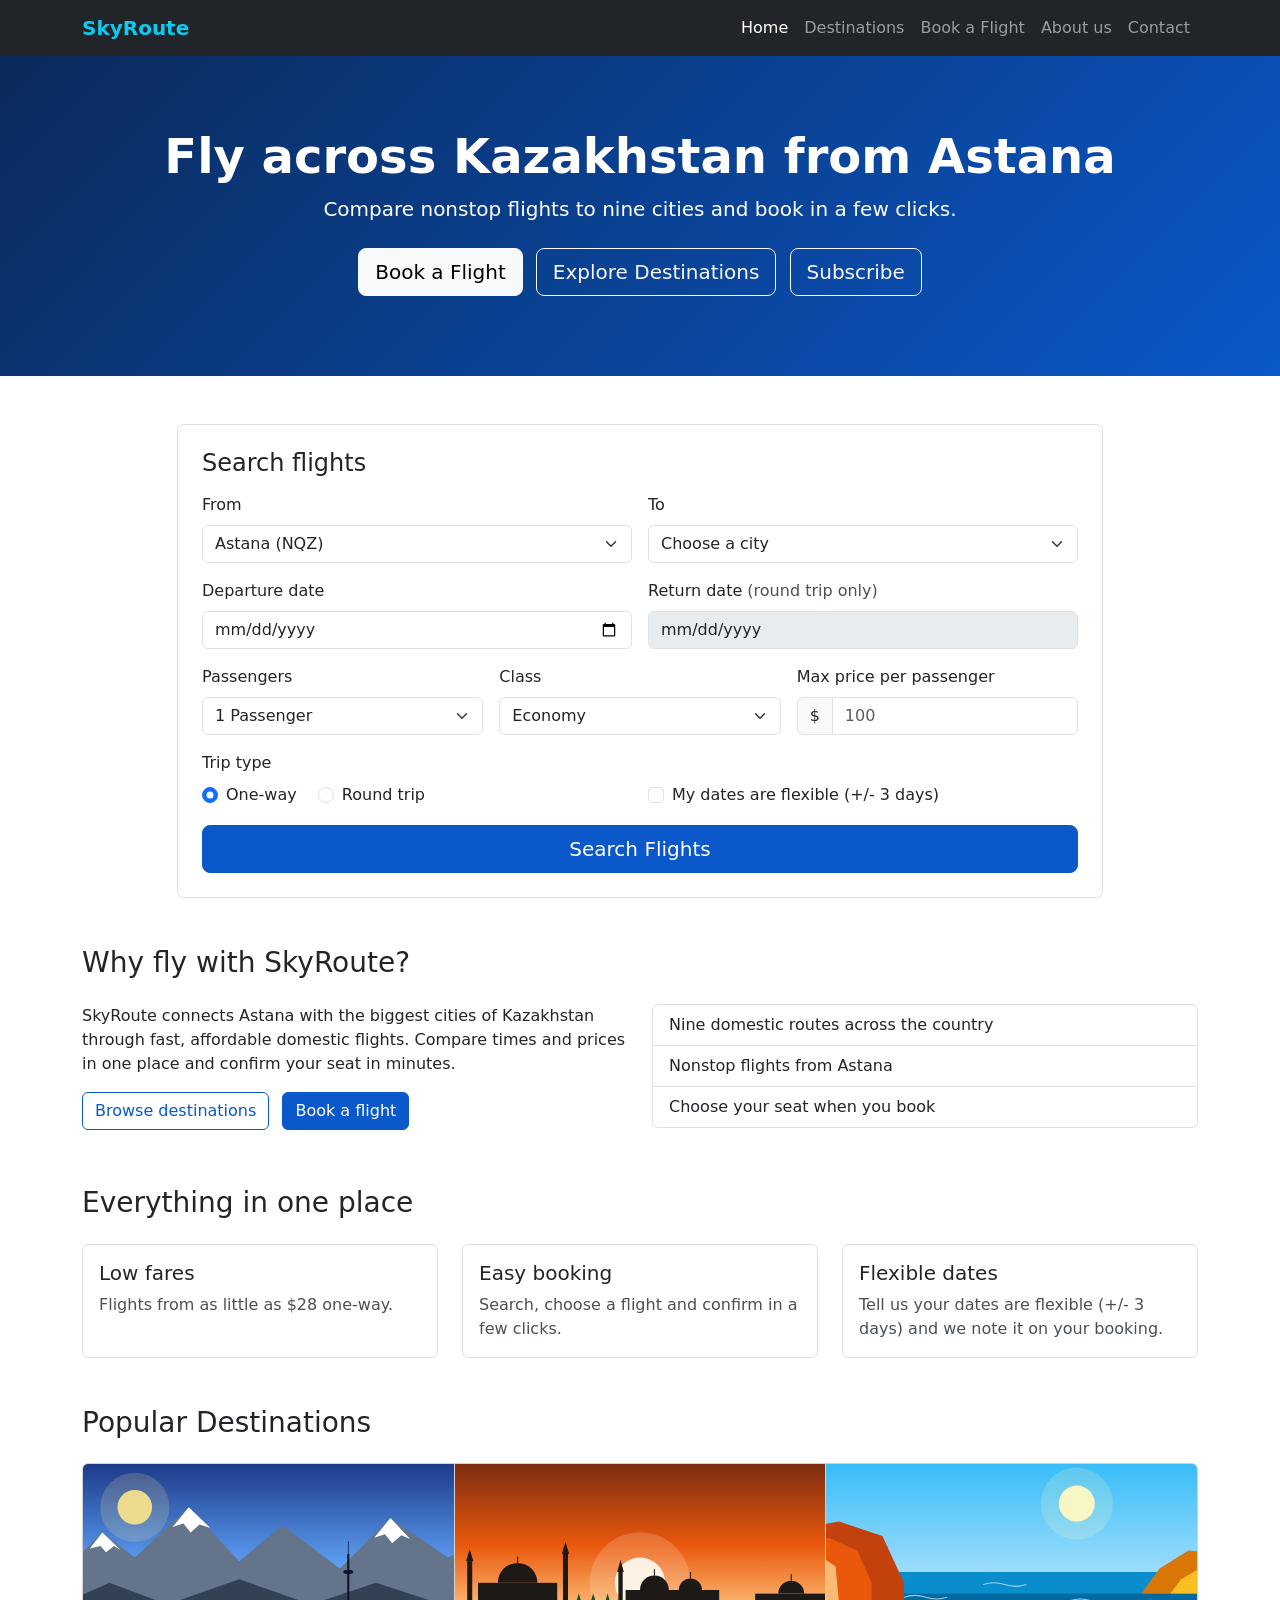
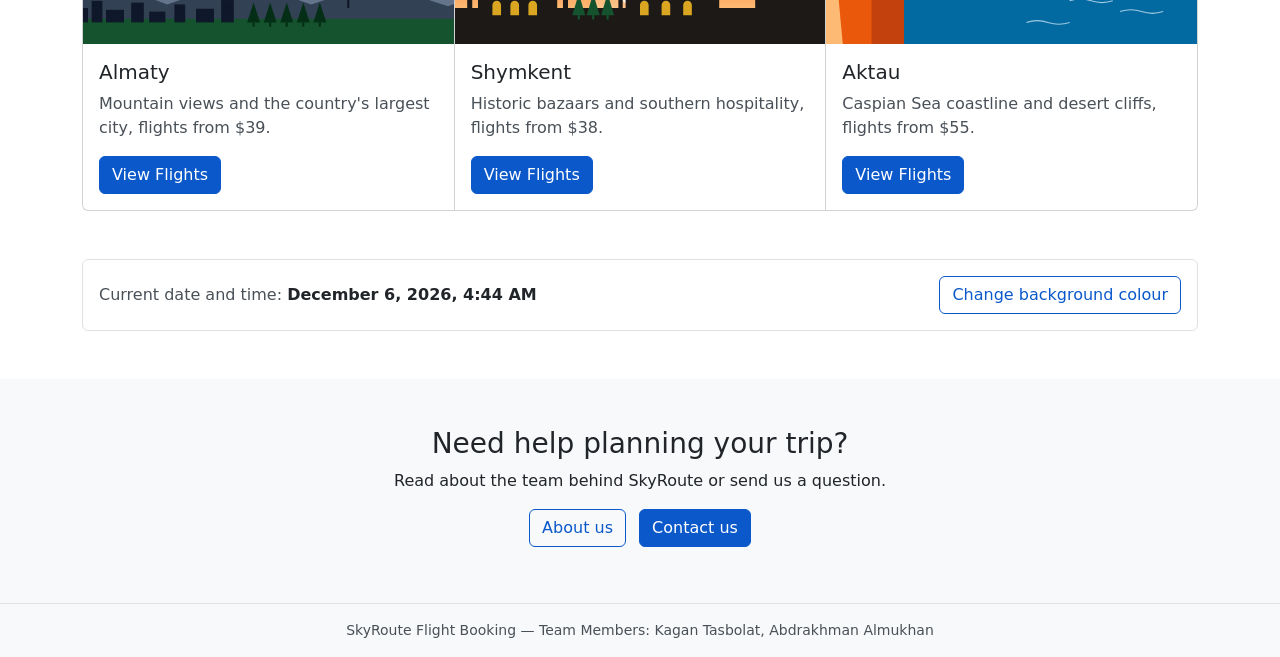
==== commit d93aa98d: "Add files via upload" ====
--- a/index.html
+++ b/index.html
@@ -51,7 +51,8 @@
         <h1 class="display-5 fw-bold" id="hero-heading">Fly across Kazakhstan from Astana</h1>
         <p class="lead mb-4">Compare nonstop flights to nine cities and book in a few clicks.</p>
         <a href="booking.html" class="btn btn-light btn-lg me-2 mb-2">Book a Flight</a>
-        <a href="destinations.html" class="btn btn-outline-light btn-lg mb-2">Explore Destinations</a>
+        <a href="destinations.html" class="btn btn-outline-light btn-lg me-2 mb-2">Explore Destinations</a>
+        <button type="button" class="btn btn-outline-light btn-lg mb-2" id="open-subscribe" aria-haspopup="dialog">Subscribe</button>
       </div>
     </section>
 
@@ -228,6 +229,16 @@
       </div>
     </section>
 
+    <!-- ========== Tasks 4 and 5: date and time + background colour ========== -->
+    <section class="container my-4 my-lg-5" aria-labelledby="tools-heading">
+      <h2 class="visually-hidden" id="tools-heading">Date, time and page colour</h2>
+      <div class="border rounded p-3 bg-white d-flex flex-column flex-md-row justify-content-between align-items-md-center gap-3">
+        <p class="mb-0"><span class="text-secondary">Current date and time:</span>
+          <strong id="datetime">Loading&hellip;</strong></p>
+        <button type="button" class="btn btn-outline-primary" id="change-bg">Change background colour</button>
+      </div>
+    </section>
+
     <!-- ========== Help ========== -->
     <section class="bg-light py-4 py-lg-5" aria-labelledby="help-heading">
       <div class="container text-center">
@@ -245,7 +256,30 @@
     <p class="mb-0">SkyRoute Flight Booking &mdash; Team Members: Kagan Tasbolat, Abdrakhman Almukhan</p>
   </footer>
 
-  <!-- Bootstrap JS bundle (navbar toggler, carousel, accordion) -->
+  <!-- ========== Task 3: subscription pop-up (hidden until the button is clicked) ========== -->
+  <div class="popup-overlay" id="subscribe-popup" hidden>
+    <div class="popup-box" role="dialog" aria-modal="true" aria-labelledby="popup-title">
+      <button type="button" class="btn-close popup-close" id="close-subscribe" aria-label="Close subscription form"></button>
+      <h2 class="h4" id="popup-title">Get fare alerts</h2>
+      <p class="text-secondary">Subscribe to hear about new routes and low fares. Demo only: nothing is sent.</p>
+      <form id="subscribe-form" novalidate>
+        <div class="mb-3">
+          <label for="sub-name" class="form-label">Your name</label>
+          <input type="text" class="form-control" id="sub-name" autocomplete="name" aria-describedby="sub-name-error">
+          <div class="invalid-feedback" id="sub-name-error">Please enter your name.</div>
+        </div>
+        <div class="mb-3">
+          <label for="sub-email" class="form-label">Email</label>
+          <input type="email" class="form-control" id="sub-email" autocomplete="email" aria-describedby="sub-email-error">
+          <div class="invalid-feedback" id="sub-email-error">Please enter a valid email address.</div>
+        </div>
+        <div id="subscribe-alert" aria-live="polite"></div>
+        <button type="submit" class="btn btn-primary w-100">Subscribe</button>
+      </form>
+    </div>
+  </div>
+
+  <!-- Bootstrap JS bundle (navbar toggler) -->
   <script src="https://cdn.jsdelivr.net/npm/bootstrap@5.3.3/dist/js/bootstrap.bundle.min.js"
           integrity="sha384-YvpcrYf0tY3lHB60NNkmXc5s9fDVZLESaAA55NDzOxhy9GkcIdslK1eN7N6jIeHz" crossorigin="anonymous"></script>
   <script src="js/index.js"></script>
--- a/css/styles.css
+++ b/css/styles.css
@@ -108,3 +108,50 @@
   .card-hover:hover,
   .card-hover:focus-within { transform: none; }
 }
+
+/* ---------- 5. FAQ accordion (about.html, js/about.js) ---------- */
+.faq-question {
+  color: #212529;
+  font-weight: 600;
+  border: 0;
+  border-radius: 0.375rem;
+}
+.faq-question:hover { background: #e9ecef; }
+.faq-icon { font-size: 1.5rem; line-height: 1; color: #0a58ca; }
+.faq-answer {
+  max-height: 0;               /* hidden by default */
+  overflow: hidden;
+  transition: max-height 0.35s ease;
+}
+
+/* ---------- 6. Subscription pop-up (index.html, js/index.js) ---------- */
+.popup-overlay {
+  position: fixed;
+  inset: 0;
+  z-index: 1050;
+  display: flex;
+  align-items: center;
+  justify-content: center;
+  padding: 1rem;
+  background: rgba(0, 0, 0, 0.6);
+  overflow-y: auto;
+}
+.popup-overlay[hidden] { display: none; }   /* stays hidden until JS opens it */
+.popup-box {
+  position: relative;
+  width: 100%;
+  max-width: 440px;
+  padding: 1.5rem;
+  background: #ffffff;
+  border-radius: 0.5rem;
+  box-shadow: 0 1rem 3rem rgba(0, 0, 0, 0.35);
+}
+.popup-close { position: absolute; top: 1rem; right: 1rem; }
+body.popup-open { overflow: hidden; }
+
+/* ---------- 7. Background colour changes ---------- */
+body { transition: background-color 0.4s ease; }
+
+@media (prefers-reduced-motion: reduce) {
+  .faq-answer, body { transition: none; }
+}
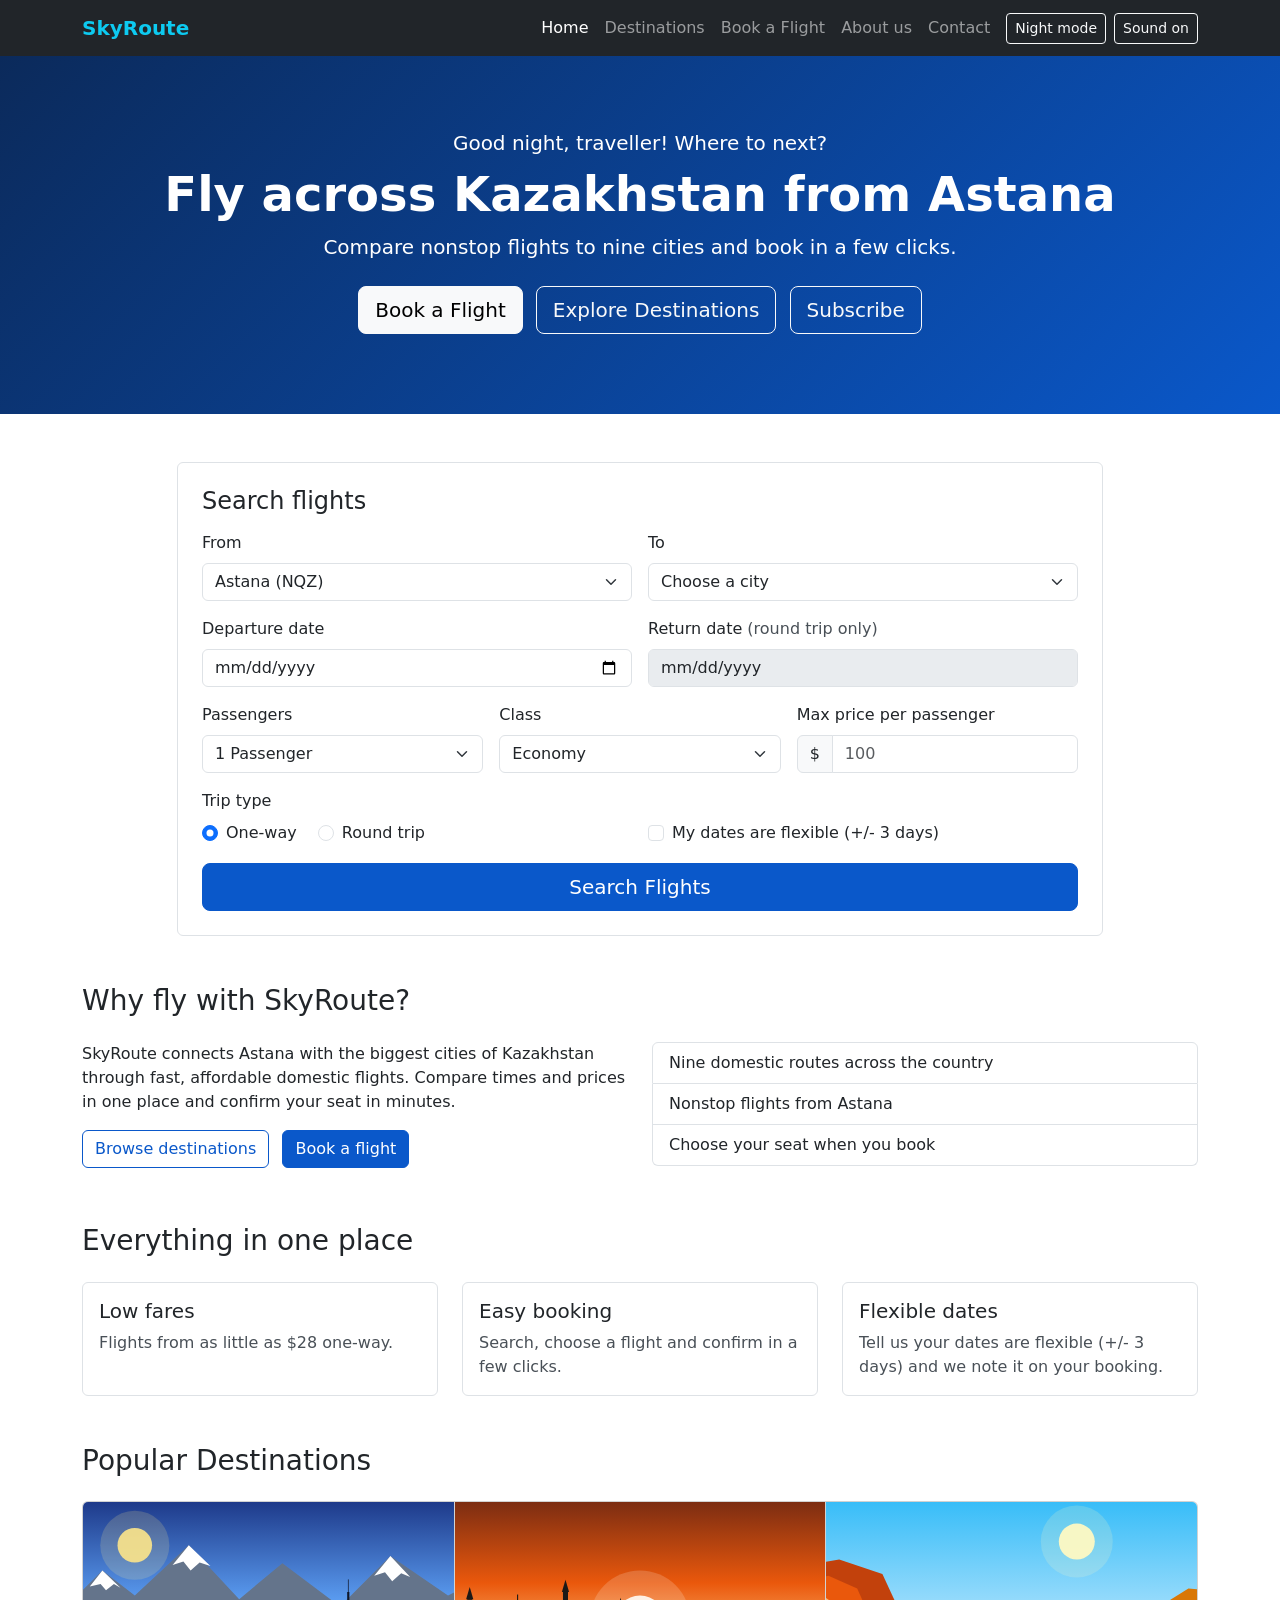
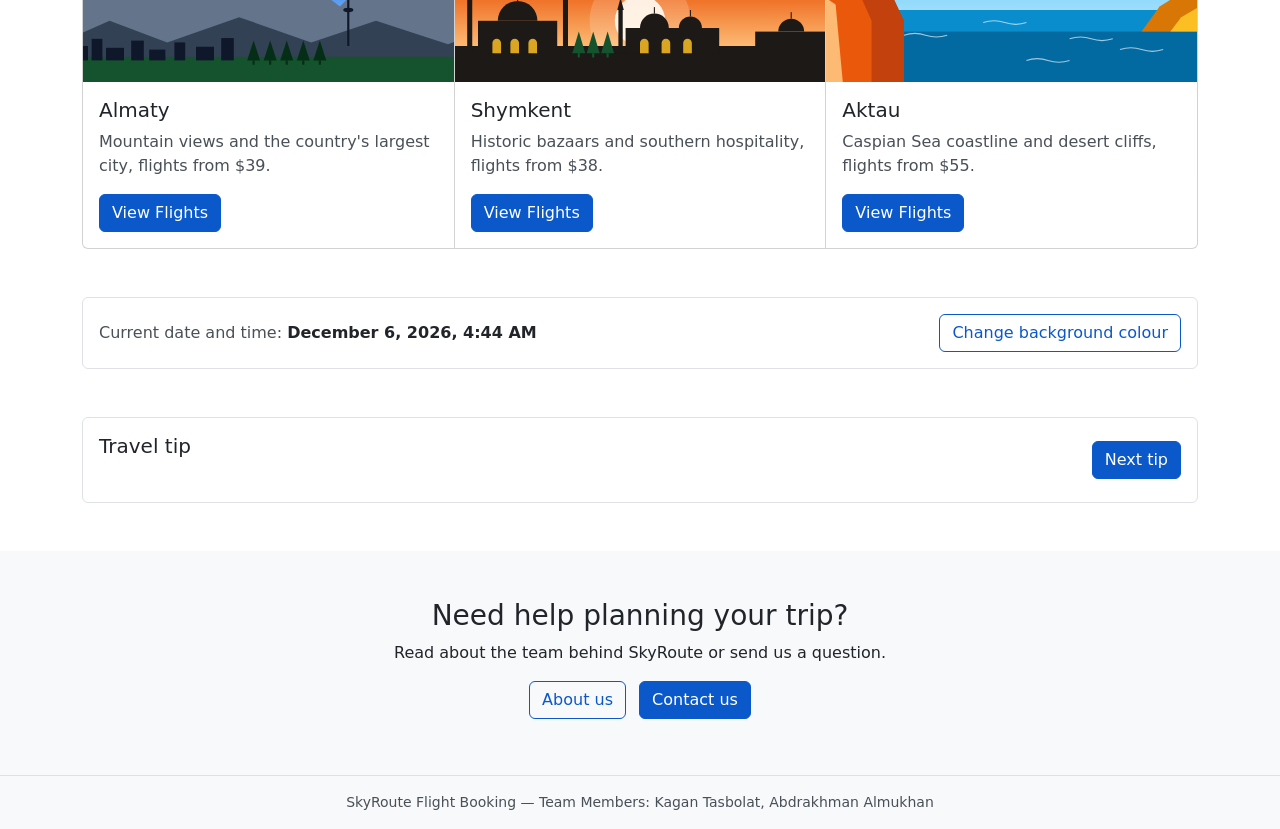
==== commit 657a7620: "Add files via upload" ====
--- a/index.html
+++ b/index.html
@@ -48,6 +48,7 @@
     <!-- ========== Hero ========== -->
     <section class="hero text-center py-5 px-2" aria-labelledby="hero-heading">
       <div class="container py-lg-4">
+        <p class="fs-5 mb-2" id="greeting" aria-live="polite"></p>
         <h1 class="display-5 fw-bold" id="hero-heading">Fly across Kazakhstan from Astana</h1>
         <p class="lead mb-4">Compare nonstop flights to nine cities and book in a few clicks.</p>
         <a href="booking.html" class="btn btn-light btn-lg me-2 mb-2">Book a Flight</a>
@@ -239,6 +240,17 @@
       </div>
     </section>
 
+    <!-- ========== Assignment 5: travel tips ========== -->
+    <section class="container my-4 my-lg-5" aria-labelledby="tip-heading">
+      <div class="border rounded p-3 d-flex flex-column flex-md-row justify-content-between align-items-md-center gap-3">
+        <div>
+          <h2 class="h5 mb-1" id="tip-heading">Travel tip</h2>
+          <p class="mb-0" id="tip-text" aria-live="polite"></p>
+        </div>
+        <button type="button" class="btn btn-primary" id="next-tip">Next tip</button>
+      </div>
+    </section>
+
     <!-- ========== Help ========== -->
     <section class="bg-light py-4 py-lg-5" aria-labelledby="help-heading">
       <div class="container text-center">
@@ -282,6 +294,7 @@
   <!-- Bootstrap JS bundle (navbar toggler) -->
   <script src="https://cdn.jsdelivr.net/npm/bootstrap@5.3.3/dist/js/bootstrap.bundle.min.js"
           integrity="sha384-YvpcrYf0tY3lHB60NNkmXc5s9fDVZLESaAA55NDzOxhy9GkcIdslK1eN7N6jIeHz" crossorigin="anonymous"></script>
+  <script src="js/site.js"></script>
   <script src="js/index.js"></script>
 </body>
 </html>
--- a/css/styles.css
+++ b/css/styles.css
@@ -155,3 +155,84 @@
 @media (prefers-reduced-motion: reduce) {
   .faq-answer, body { transition: none; }
 }
+
+/* =========================================================
+   Assignment 5 additions
+   ========================================================= */
+
+/* ---------- 8. Night theme (html[data-bs-theme="dark"], set by js/site.js) ---------- */
+[data-bs-theme="dark"] {
+  --bs-link-color: #6ea8fe;
+  --bs-link-color-rgb: 110, 168, 254;
+  --bs-link-hover-color: #9ec5fe;
+  --bs-link-hover-color-rgb: 158, 197, 254;
+}
+[data-bs-theme="dark"] .text-secondary { color: #ced4da !important; }
+[data-bs-theme="dark"] .bg-light { background-color: #1b1f24 !important; }
+[data-bs-theme="dark"] .bg-white { background-color: #212529 !important; }
+[data-bs-theme="dark"] .faq-question { color: #f8f9fa; }
+[data-bs-theme="dark"] .faq-question:hover { background: #2b3035; }
+[data-bs-theme="dark"] .faq-icon { color: #6ea8fe; }
+[data-bs-theme="dark"] .popup-box { background: #212529; }
+[data-bs-theme="dark"] .skip-link:focus { background: #212529; color: #6ea8fe; }
+[data-bs-theme="dark"] .btn-outline-primary {
+  --bs-btn-color: #6ea8fe;
+  --bs-btn-border-color: #6ea8fe;
+  --bs-btn-hover-color: #0b1220;
+  --bs-btn-hover-bg: #6ea8fe;
+  --bs-btn-hover-border-color: #6ea8fe;
+  --bs-btn-active-color: #0b1220;
+  --bs-btn-active-bg: #6ea8fe;
+}
+[data-bs-theme="dark"] .btn-check:checked + .btn-outline-primary { color: #0b1220; }
+[data-bs-theme="dark"] .text-primary { color: #6ea8fe !important; }
+[data-bs-theme="dark"] .ticket { border-left-color: #6ea8fe; }
+[data-bs-theme="dark"] .star-btn { color: #6c757d; }
+[data-bs-theme="dark"] .star-btn.active { color: #ffc107; }
+body, .bg-light, .bg-white, .card, .form-control, .form-select {
+  transition: background-color 0.4s ease, color 0.4s ease, border-color 0.4s ease;
+}
+
+/* ---------- 9. Star rating (about.html) ---------- */
+.star-btn {
+  font-size: 2rem;
+  line-height: 1;
+  padding: 0 0.15rem;
+  color: #6c757d;                 /* 4.7:1 on white */
+  background: none;
+  border: 0;
+  transition: color 0.2s ease, transform 0.2s ease;
+}
+.star-btn:hover { transform: scale(1.2); }
+.star-btn.active { color: #b45309; }   /* amber, 5:1 on white */
+.star-btn.pop { animation: star-pop 0.4s ease; }
+@keyframes star-pop {
+  0%   { transform: scale(1); }
+  50%  { transform: scale(1.6) rotate(-12deg); }
+  100% { transform: scale(1); }
+}
+
+/* ---------- 10. Entrance animations (triggered by JavaScript adding the class) ---------- */
+.fade-in-up { animation: fade-in-up 0.5s ease both; }
+@keyframes fade-in-up {
+  from { opacity: 0; transform: translateY(16px); }
+  to   { opacity: 1; transform: translateY(0); }
+}
+.bounce-in { animation: bounce-in 0.6s ease both; }
+@keyframes bounce-in {
+  0%   { opacity: 0; transform: scale(0.85); }
+  60%  { opacity: 1; transform: scale(1.04); }
+  100% { transform: scale(1); }
+}
+.shake { animation: shake 0.4s ease; }
+@keyframes shake {
+  0%, 100% { transform: translateX(0); }
+  25% { transform: translateX(-6px); }
+  75% { transform: translateX(6px); }
+}
+.tip-swap { animation: fade-in-up 0.35s ease both; }
+
+@media (prefers-reduced-motion: reduce) {
+  .star-btn, .star-btn.pop, .fade-in-up, .bounce-in, .shake, .tip-swap { animation: none; transition: none; }
+  .star-btn:hover { transform: none; }
+}
